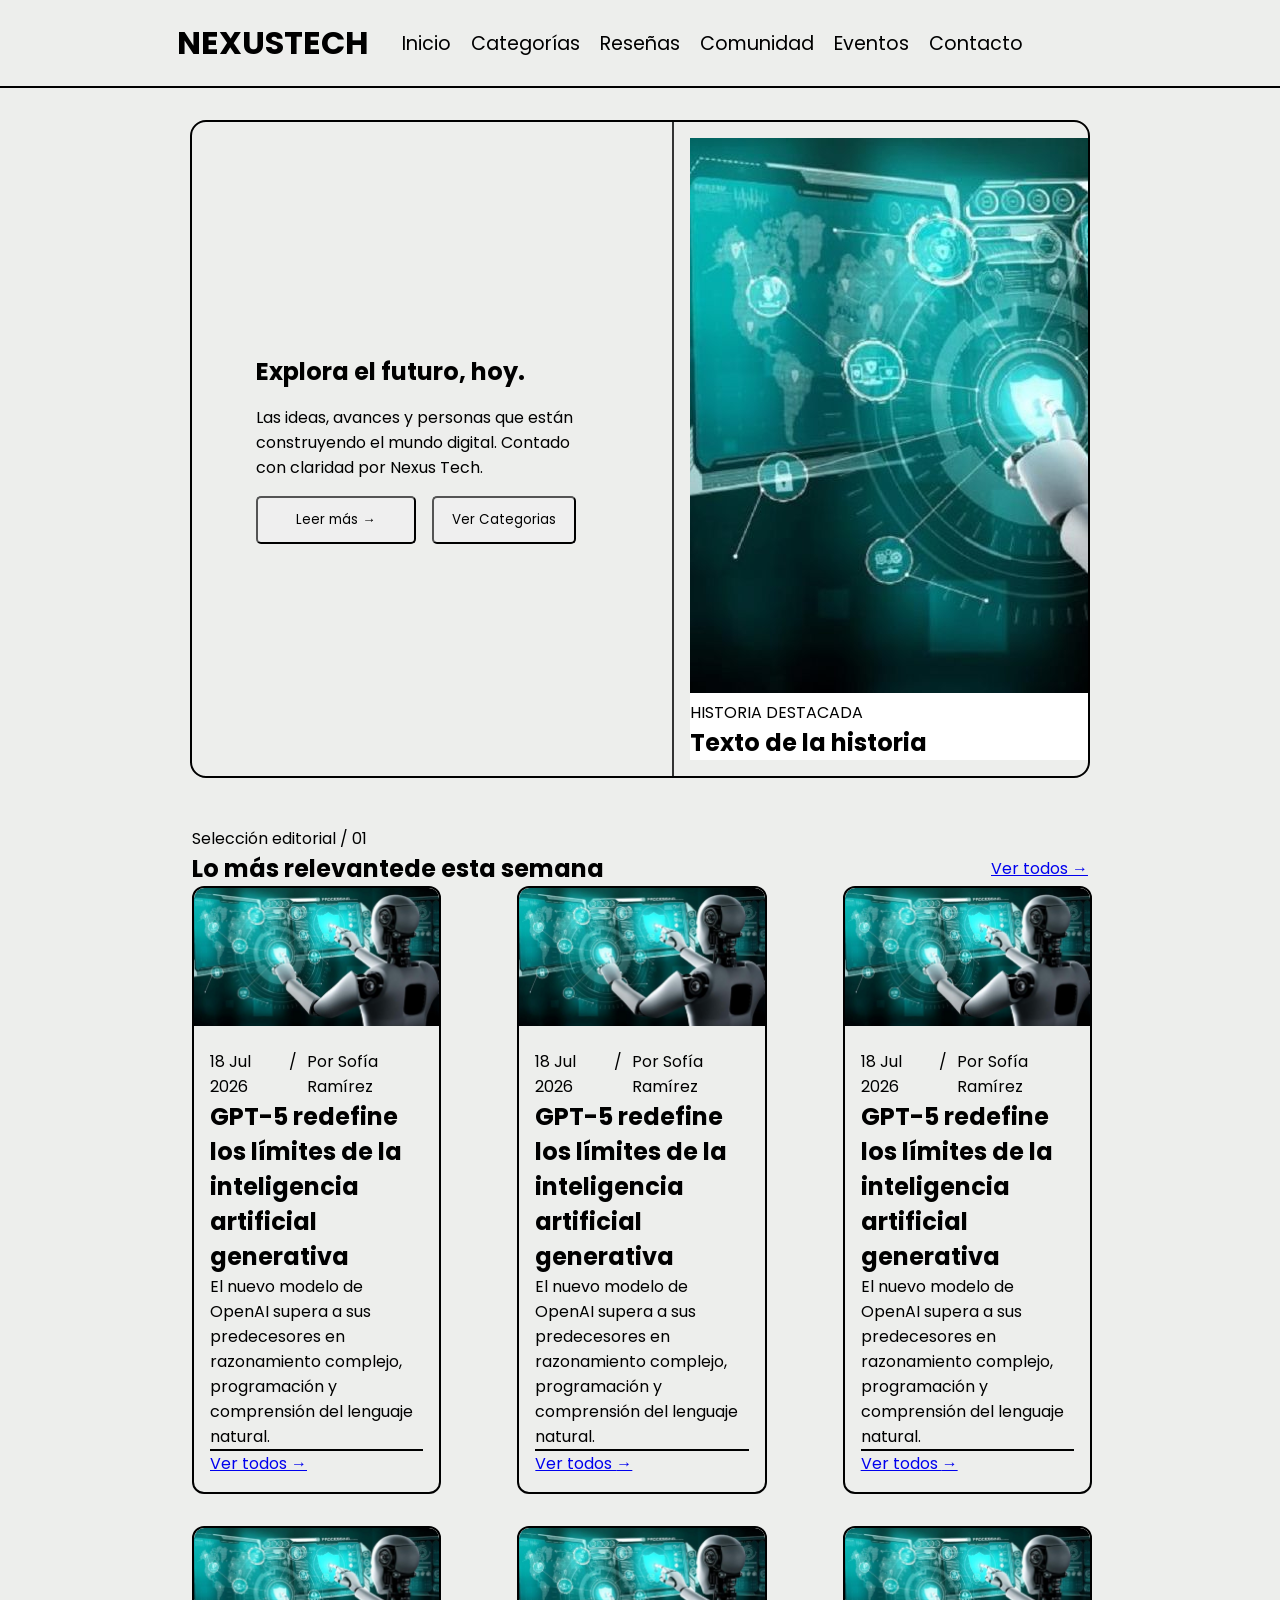
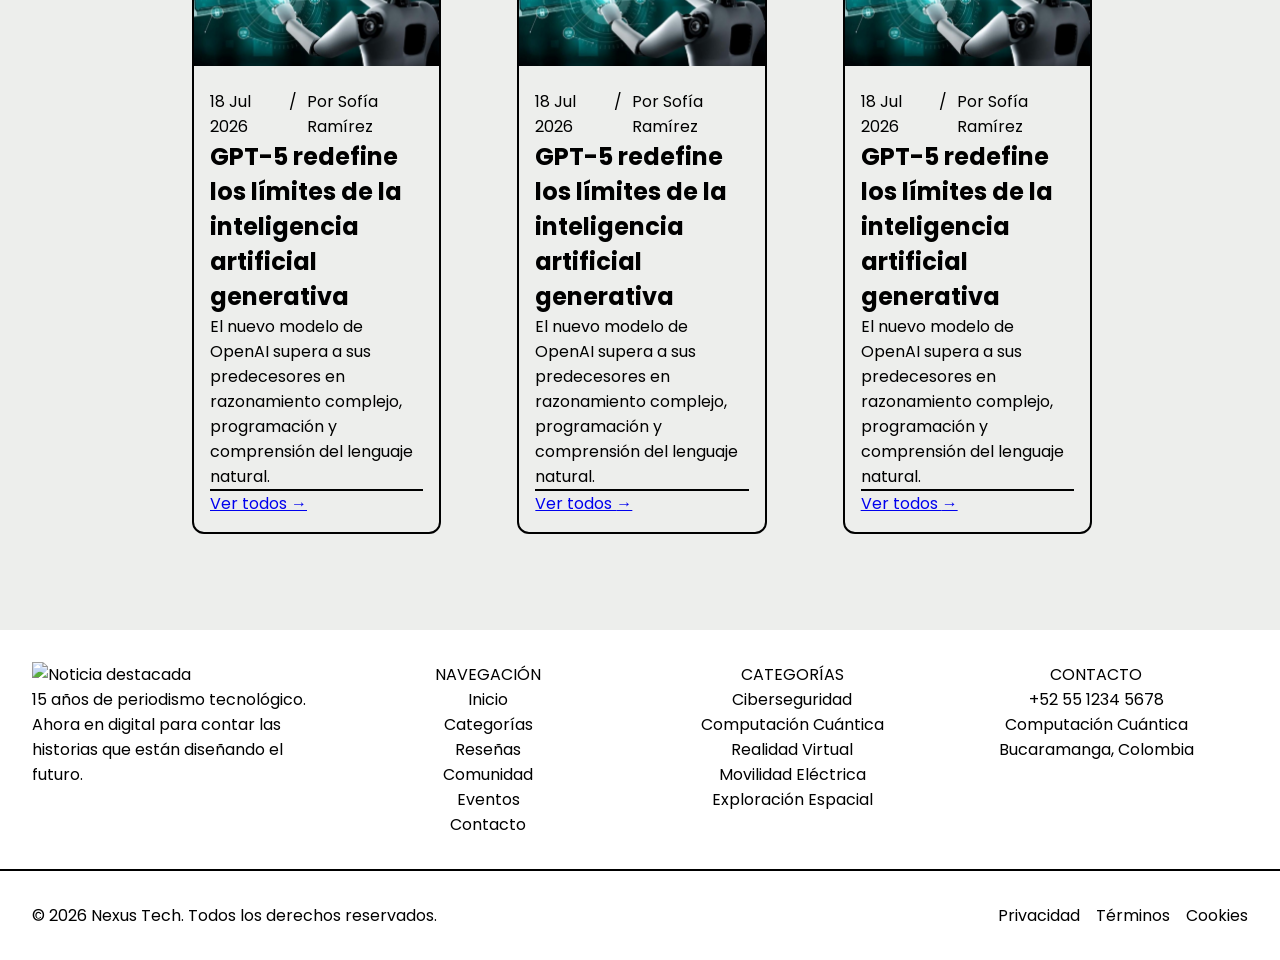
==== index.html @ cb9d6167 ":sparkles:feat(pagina-eventos): Creacion archivo html y css pagina eventos" ====
<!DOCTYPE html>
<html lang="es">

<head>
    <meta charset="UTF-8">
    <meta name="viewport" content="width=device-width, initial-scale=1.0">
    <meta name="description" content="TechBlog - Las últimas tendencias en tecnología, desarrollo y gadgets.">
    <link rel="stylesheet" href="css/main.css">
    <link rel="stylesheet" href="css/style.css">
    <title>TechBlog | Inicio</title>

</head>

<body>
    <header class="main-header">
        <div class="logo">
            <h1 class="title">NEXUSTECH</h1>
        </div>
        <nav class="navbar">
            <ul class="navbar__list">
                <li class="navbar__item">
                    <a href="../index.html" class="navbar__link navbar__link--active">Inicio</a>
                </li>
                <li class="navbar__item">
                    <a href="/pages/categorias.html" class="navbar__link">Categorías</a>
                </li>
                <li class="navbar__item">
                    <a href="/pages/resenas.html" class="navbar__link">Reseñas</a>
                </li>
                <li class="navbar__item">
                    <a href="/pages/comunidad.html" class="navbar__link">Comunidad</a>
                </li>
                <li class="navbar__item">
                    <a href="/pages/eventos.html" class="navbar__link">Eventos</a>
                </li>
                <li class="navbar__item">
                    <a href="contacto.html" class="navbar__link">Contacto</a>
                </li>
            </ul>
        </nav>
    </header>
    <main>
        <!-------- Seccion del baner --------->
        <section>
            <div class="banner">
                <div class="banner__firstSection">
                    <h1>Explora el futuro, hoy.</h1>
                    <p>Las ideas, avances y personas que están construyendo el mundo digital. Contado con claridad por Nexus Tech.</p>
                    <div class="banner__buttons">
                        <button class="button_uno">Leer más →</button>
                        <button class="button_dos">Ver Categorias</button>
                    </div>
                </div>
                <div class="banner__secondSection">
                    <div class="secondSection_card">
                        <picture>
                            <img src="/assets/img/tecnologia.jpg" alt="Noticia destacada" class="secondSection__img">
                        </picture>
                        <p>HISTORIA DESTACADA</p>
                        <h1>Texto de la historia</h1>
                    </div>
                </div>
            </div>
        </section>
        <!-------- Seccion del baner --------->
        <section>
            <div class="articles-section">
                <div class="section-header">
                    <p>Selección editorial / 01</p>
                    <div class="section-header__title-group">
                        <h1 class="section-header__title">Lo más relevante<span class="section-header__title--light">de esta semana</span></h1>
                        <a href="pages/categorias.html" class="section-header__link">
                            Ver todos <span class="section-header__arrow">→</span>
                        </a>
                    </div>
                </div>
                <div class="grid-cards">
                    <div class="grid-cards__card">
                        <picture>
                            <img src="/assets/img/tecnologia.jpg" alt="Noticia destacada" class="grid-cards__img">
                        </picture>
                        <div class="grid-cards__info">
                            <div class="grid-cards__header">
                                <p class="grid-cards__fecha">18 Jul 2026</p>
                                <span>/</span>
                                <p class="grid-cards__autor">Por <span class="grid-cards__autor--light">Sofía Ramírez</span></p>
                            </div>
                            <h1 class="grid-cards__title">GPT-5 redefine los límites de la inteligencia artificial generativa</h1>
                            <p class="grid-cards_description">El nuevo modelo de OpenAI supera a sus predecesores en razonamiento complejo, programación y comprensión del lenguaje natural.</p>
                            <a href="pages/categorias.html" class="grid-cards__link">
                                Ver todos <span class="section-header__arrow">→</span>
                            </a>
                        </div>
                    </div>
                    <div class="grid-cards__card">
                        <picture>
                            <img src="/assets/img/tecnologia.jpg" alt="Noticia destacada" class="grid-cards__img">
                        </picture>
                        <div class="grid-cards__info">
                            <div class="grid-cards__header">
                                <p class="grid-cards__fecha">18 Jul 2026</p>
                                <span>/</span>
                                <p class="grid-cards__autor">Por <span class="grid-cards__autor--light">Sofía Ramírez</span></p>
                            </div>
                            <h1 class="grid-cards__title">GPT-5 redefine los límites de la inteligencia artificial generativa</h1>
                            <p class="grid-cards_description">El nuevo modelo de OpenAI supera a sus predecesores en razonamiento complejo, programación y comprensión del lenguaje natural.</p>
                            <a href="pages/categorias.html" class="grid-cards__link">
                                Ver todos <span class="section-header__arrow">→</span>
                            </a>
                        </div>
                    </div>
                    <div class="grid-cards__card">
                        <picture>
                            <img src="/assets/img/tecnologia.jpg" alt="Noticia destacada" class="grid-cards__img">
                        </picture>
                        <div class="grid-cards__info">
                            <div class="grid-cards__header">
                                <p class="grid-cards__fecha">18 Jul 2026</p>
                                <span>/</span>
                                <p class="grid-cards__autor">Por <span class="grid-cards__autor--light">Sofía Ramírez</span></p>
                            </div>
                            <h1 class="grid-cards__title">GPT-5 redefine los límites de la inteligencia artificial generativa</h1>
                            <p class="grid-cards_description">El nuevo modelo de OpenAI supera a sus predecesores en razonamiento complejo, programación y comprensión del lenguaje natural.</p>
                            <a href="pages/categorias.html" class="grid-cards__link">
                                Ver todos <span class="section-header__arrow">→</span>
                            </a>
                        </div>
                    </div>
                    <div class="grid-cards__card">
                        <picture>
                            <img src="/assets/img/tecnologia.jpg" alt="Noticia destacada" class="grid-cards__img">
                        </picture>
                        <div class="grid-cards__info">
                            <div class="grid-cards__header">
                                <p class="grid-cards__fecha">18 Jul 2026</p>
                                <span>/</span>
                                <p class="grid-cards__autor">Por <span class="grid-cards__autor--light">Sofía Ramírez</span></p>
                            </div>
                            <h1 class="grid-cards__title">GPT-5 redefine los límites de la inteligencia artificial generativa</h1>
                            <p class="grid-cards_description">El nuevo modelo de OpenAI supera a sus predecesores en razonamiento complejo, programación y comprensión del lenguaje natural.</p>
                            <a href="pages/categorias.html" class="grid-cards__link">
                                Ver todos <span class="section-header__arrow">→</span>
                            </a>
                        </div>
                    </div>
                    <div class="grid-cards__card">
                        <picture>
                            <img src="/assets/img/tecnologia.jpg" alt="Noticia destacada" class="grid-cards__img">
                        </picture>
                        <div class="grid-cards__info">
                            <div class="grid-cards__header">
                                <p class="grid-cards__fecha">18 Jul 2026</p>
                                <span>/</span>
                                <p class="grid-cards__autor">Por <span class="grid-cards__autor--light">Sofía Ramírez</span></p>
                            </div>
                            <h1 class="grid-cards__title">GPT-5 redefine los límites de la inteligencia artificial generativa</h1>
                            <p class="grid-cards_description">El nuevo modelo de OpenAI supera a sus predecesores en razonamiento complejo, programación y comprensión del lenguaje natural.</p>
                            <a href="pages/categorias.html" class="grid-cards__link">
                                Ver todos <span class="section-header__arrow">→</span>
                            </a>
                        </div>
                    </div>
                    <div class="grid-cards__card">
                        <picture>
                            <img src="/assets/img/tecnologia.jpg" alt="Noticia destacada" class="grid-cards__img">
                        </picture>
                        <div class="grid-cards__info">
                            <div class="grid-cards__header">
                                <p class="grid-cards__fecha">18 Jul 2026</p>
                                <span>/</span>
                                <p class="grid-cards__autor">Por <span class="grid-cards__autor--light">Sofía Ramírez</span></p>
                            </div>
                            <h1 class="grid-cards__title">GPT-5 redefine los límites de la inteligencia artificial generativa</h1>
                            <p class="grid-cards_description">El nuevo modelo de OpenAI supera a sus predecesores en razonamiento complejo, programación y comprensión del lenguaje natural.</p>
                            <a href="pages/categorias.html" class="grid-cards__link">
                                Ver todos <span class="section-header__arrow">→</span>
                            </a>
                        </div>
                    </div>
                </div>
            </div>
        </section>
    </main>
    <footer>
        <div class="footer-grid">
            <div class="footer-grid__section-one">
                <picture>
                    <img src="/assets/img/" alt="Noticia destacada" class="section-one__img">
                </picture>
                <p>15 años de periodismo tecnológico. Ahora en digital para contar las historias que están diseñando el futuro.</p>
            </div>
            <div class="footer-grid__section-list">
                <p class="section-two__light">NAVEGACIÓN</p>
                <p>Inicio</p>
                <p>Categorías</p>
                <p>Reseñas</p>
                <p>Comunidad</p>
                <p>Eventos</p>
                <p>Contacto</p>
            </div>
            <div class="footer-grid__section-list">
                <p section-three__light>CATEGORÍAS</p>
                <p>Ciberseguridad</p>
                <p>Computación Cuántica</p>
                <p>Realidad Virtual</p>
                <p>Movilidad Eléctrica</p>
                <p>Exploración Espacial</p>
            </div>
            <div class="footer-grid__section-list">
                <p section-four__light>CONTACTO</p>
                <p>+52 55 1234 5678</p>
                <p>Computación Cuántica</p>
                <p>Bucaramanga, Colombia</p>
            </div>
        </div>
        <div class="footer-bottom">
            <p>© 2026 Nexus Tech. Todos los derechos reservados.</p>
            <div class="footer-bottom__info">
                <p>Privacidad</p>
                <p>Términos</p>
                <p>Cookies</p>
            </div>
        </div>
    </footer>

</body>

</html>
---- css/main.css ----
@import url('https://fonts.googleapis.com/css2?family=Lora:ital,wght@0,400..700;1,400..700&family=Poppins:wght@400;900&display=swap');

:root{
    --primary-color: #edeeec;
    --secundary-color: #6ea8dc;
}

*{
    padding: 0;
    margin: 0;
    font-family: "Poppins", sans-serif;
}

body{
    background-color: var(--primary-color);
}
---- css/style.css ----
/*----------HEADER-----------*/

.main-header{
    display: flex;
    justify-content: space-around;
    padding: 1.2rem 15rem 1.2rem 10rem;
    border-bottom: 2px solid black;
    align-items: center;
}

.navbar__list{
    display: flex;
    gap: 20px;
}

ul {
  list-style: none; 
  padding: 0;       
  margin: 0;        
}

.navbar__item a{
    font-size: 1.2rem;
    font-weight: 400;
    text-decoration: none;
    color: black;
}

/*----------BANNER-----------*/

.banner {
    display: flex;
    justify-content: space-between;
    align-items: stretch; 
    width: 70vw;
    height: auto;
    border: 2px solid black;
    border-radius: 1rem;
    margin: 2rem auto 0; 
    overflow: hidden;
    padding: 0; 
}


.banner__firstSection {
    display: flex;
    flex-direction: column;
    justify-content: center; 
    width: 60%;
    gap: 1rem;
    border-right: 2px solid var(--color-border, #333);   
    padding: 4rem 6rem 4rem 4rem
}

.banner__buttons{
    display: flex;
    gap: 1rem;
}

.banner__buttons .button_uno{
    width: 10rem;
    height: 3rem;
    border-radius: 5px;
}

.banner__buttons .button_dos{
    width: 9rem;
    height: 3rem;
    border-radius: 5px;
}

.banner__secondSection {
    width: 50%;
    display: flex;
    flex-direction: column;
    justify-content: center;
    padding: 1rem 1rem 1rem 1rem;
}

.secondSection_card{
    width: 100%;                  
    height: 100%;
    background-color: white;
}

/*----------ARTICLES SECTION-----------*/

.articles-section{
    display: flex;
    margin: auto;
    margin-top: 3rem;
    width: 70vw;
    flex-direction: column;
    justify-content: center;
}

.section-header{
    justify-content: center;
}

.section-header__title-group{
    display: flex;
    align-items: center;
    justify-content: space-between;
}

/*----------CARDS----------*/

.grid-cards{
    display: grid;
    grid-template-columns: repeat(3, 1fr);
    grid-template-rows: repeat(2,1fr);
    row-gap: 2rem;
    column-gap: 5rem;
    
}

.grid-cards__card{
    width: 100%;
    height: auto;
    border: 2px solid black;
    border-radius: 12px;
    overflow: hidden;
}

.grid-cards__img{
    width: 100%;
    border-radius: 10px 10px 0 0;
    overflow: hidden;
}

.grid-cards__info{
    padding: 1rem;
}

.grid-cards__header{
    display: flex;
    gap: 10px
}

.grid-cards_description{
    border-bottom: 2px solid black;
}

footer{
    background-color: white;
    margin: auto;
    margin-top: 6rem;
}

.footer-grid{
    display: grid;
    grid-template-columns: repeat(4, 1fr);
    padding: 2rem;
    border-bottom: 2px solid black;
}

.footer-grid__section-list{
    display: flex;
    flex-direction: column;
    text-align: center;
}

.footer-bottom{
    display: flex;
    justify-content: space-between;
    padding: 2rem;
}

.footer-bottom p{
    width: 40%;
}

.footer-bottom__info{
    display: flex;
    gap: 1rem;
}
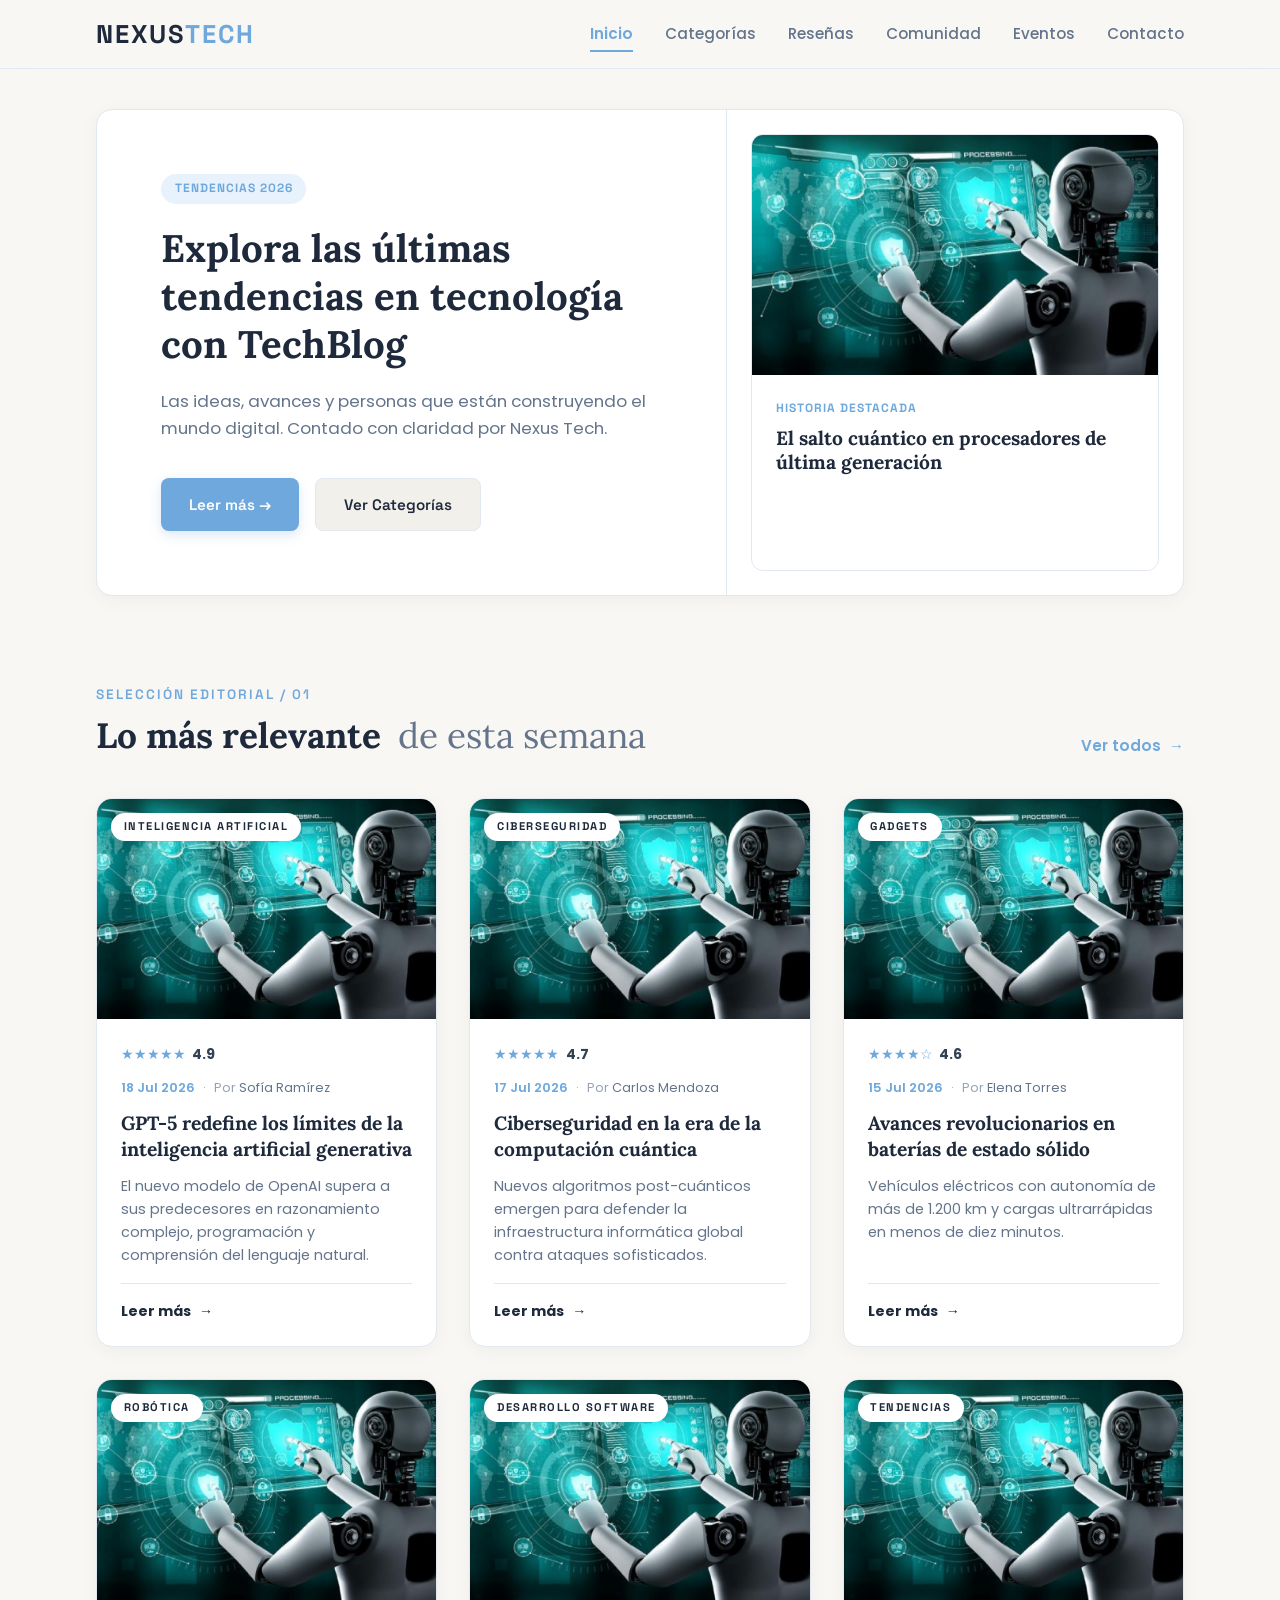
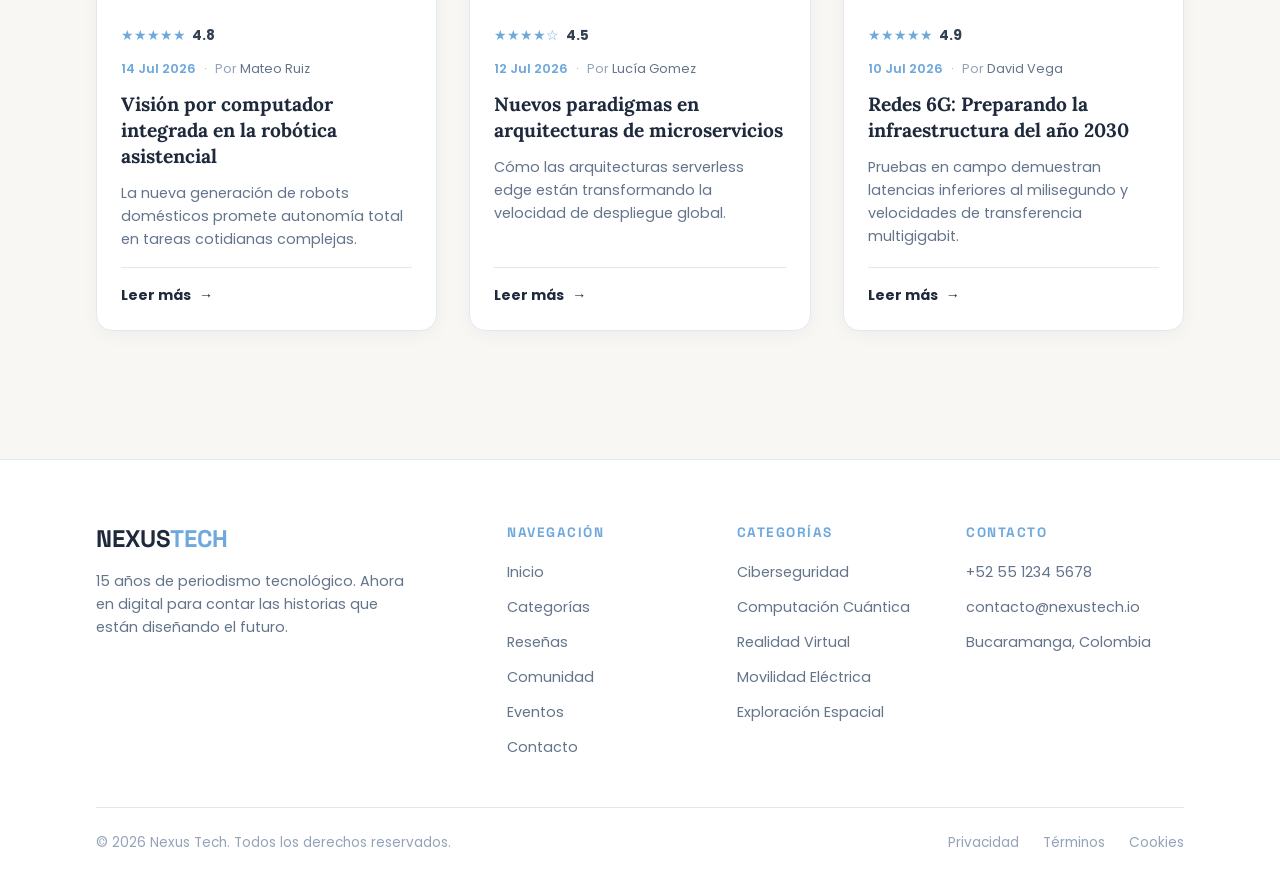
==== commit a3983485: ":lipstick:feat(pagina-inicio): se modifico el estilo css y maquetado html de inicio" ====
--- a/index.html
+++ b/index.html
@@ -7,222 +7,278 @@
     <meta name="description" content="TechBlog - Las últimas tendencias en tecnología, desarrollo y gadgets.">
     <link rel="stylesheet" href="css/main.css">
     <link rel="stylesheet" href="css/style.css">
-    <title>TechBlog | Inicio</title>
-
+    <title>Nexus Tech | Inicio</title>
 </head>
 
 <body>
     <header class="main-header">
-        <div class="logo">
-            <h1 class="title">NEXUSTECH</h1>
+        <div class="main-header__container">
+            <div class="logo">
+                <a href="index.html" class="logo__link">
+                    <h1 class="logo__title">NEXUS<span class="logo__title--accent">TECH</span></h1>
+                </a>
+            </div>
+            
+            <input type="checkbox" id="menu-toggle" class="main-header__checkbox">
+            <label for="menu-toggle" class="main-header__toggle" aria-label="Abrir menú">
+                <span></span>
+                <span></span>
+                <span></span>
+            </label>
+
+            <nav class="navbar">
+                <ul class="navbar__list">
+                    <li class="navbar__item">
+                        <a href="index.html" class="navbar__link navbar__link--active">Inicio</a>
+                    </li>
+                    <li class="navbar__item">
+                        <a href="pages/categorias.html" class="navbar__link">Categorías</a>
+                    </li>
+                    <li class="navbar__item">
+                        <a href="pages/resenas.html" class="navbar__link">Reseñas</a>
+                    </li>
+                    <li class="navbar__item">
+                        <a href="pages/comunidad.html" class="navbar__link">Comunidad</a>
+                    </li>
+                    <li class="navbar__item">
+                        <a href="pages/eventos.html" class="navbar__link">Eventos</a>
+                    </li>
+                    <li class="navbar__item">
+                        <a href="pages/contacto.html" class="navbar__link">Contacto</a>
+                    </li>
+                </ul>
+            </nav>
         </div>
-        <nav class="navbar">
-            <ul class="navbar__list">
-                <li class="navbar__item">
-                    <a href="../index.html" class="navbar__link navbar__link--active">Inicio</a>
-                </li>
-                <li class="navbar__item">
-                    <a href="/pages/categorias.html" class="navbar__link">Categorías</a>
-                </li>
-                <li class="navbar__item">
-                    <a href="/pages/resenas.html" class="navbar__link">Reseñas</a>
-                </li>
-                <li class="navbar__item">
-                    <a href="/pages/comunidad.html" class="navbar__link">Comunidad</a>
-                </li>
-                <li class="navbar__item">
-                    <a href="/pages/eventos.html" class="navbar__link">Eventos</a>
-                </li>
-                <li class="navbar__item">
-                    <a href="contacto.html" class="navbar__link">Contacto</a>
-                </li>
-            </ul>
-        </nav>
     </header>
+
     <main>
-        <!-------- Seccion del baner --------->
-        <section>
+        <!-------- Seccion del banner --------->
+        <section class="hero-section">
             <div class="banner">
                 <div class="banner__firstSection">
-                    <h1>Explora el futuro, hoy.</h1>
-                    <p>Las ideas, avances y personas que están construyendo el mundo digital. Contado con claridad por Nexus Tech.</p>
+                    <span class="banner__badge">TENDENCIAS 2026</span>
+                    <h1 class="banner__title">Explora las últimas tendencias en tecnología con TechBlog</h1>
+                    <p class="banner__description">Las ideas, avances y personas que están construyendo el mundo digital. Contado con claridad por Nexus Tech.</p>
                     <div class="banner__buttons">
-                        <button class="button_uno">Leer más →</button>
-                        <button class="button_dos">Ver Categorias</button>
+                        <a href="pages/categorias.html" class="banner__btn banner__btn--primary">Leer más →</a>
+                        <a href="pages/categorias.html" class="banner__btn banner__btn--secondary">Ver Categorías</a>
                     </div>
                 </div>
                 <div class="banner__secondSection">
                     <div class="secondSection_card">
                         <picture>
-                            <img src="/assets/img/tecnologia.jpg" alt="Noticia destacada" class="secondSection__img">
-                        </picture>
-                        <p>HISTORIA DESTACADA</p>
-                        <h1>Texto de la historia</h1>
+                            <img src="assets/img/tecnologia.jpg" alt="Noticia destacada" class="secondSection__img">
+                        </picture>
+                        <div class="secondSection__content">
+                            <span class="secondSection__tag">HISTORIA DESTACADA</span>
+                            <h2 class="secondSection__title">El salto cuántico en procesadores de última generación</h2>
+                        </div>
                     </div>
                 </div>
             </div>
         </section>
-        <!-------- Seccion del baner --------->
-        <section>
+
+        <!-------- Seccion de articulos destacados --------->
+        <section class="featured-section">
             <div class="articles-section">
                 <div class="section-header">
-                    <p>Selección editorial / 01</p>
+                    <p class="section-header__subtitle">Selección editorial / 01</p>
                     <div class="section-header__title-group">
-                        <h1 class="section-header__title">Lo más relevante<span class="section-header__title--light">de esta semana</span></h1>
+                        <h2 class="section-header__title">Lo más relevante <span class="section-header__title--light">de esta semana</span></h2>
                         <a href="pages/categorias.html" class="section-header__link">
                             Ver todos <span class="section-header__arrow">→</span>
                         </a>
                     </div>
                 </div>
+                
                 <div class="grid-cards">
-                    <div class="grid-cards__card">
-                        <picture>
-                            <img src="/assets/img/tecnologia.jpg" alt="Noticia destacada" class="grid-cards__img">
-                        </picture>
-                        <div class="grid-cards__info">
+                    <!-- Tarjeta 1 -->
+                    <article class="grid-cards__card">
+                        <picture class="grid-cards__picture">
+                            <span class="grid-cards__badge">Inteligencia Artificial</span>
+                            <img src="assets/img/tecnologia.jpg" alt="Noticia destacada" class="grid-cards__img">
+                        </picture>
+                        <div class="grid-cards__info">
+                            <div class="rating-bar">
+                                <span class="rating-bar__stars">★★★★★</span>
+                                <span class="rating-bar__score">4.9</span>
+                            </div>
                             <div class="grid-cards__header">
                                 <p class="grid-cards__fecha">18 Jul 2026</p>
-                                <span>/</span>
+                                <span class="grid-cards__divider">·</span>
                                 <p class="grid-cards__autor">Por <span class="grid-cards__autor--light">Sofía Ramírez</span></p>
                             </div>
-                            <h1 class="grid-cards__title">GPT-5 redefine los límites de la inteligencia artificial generativa</h1>
+                            <h3 class="grid-cards__title">GPT-5 redefine los límites de la inteligencia artificial generativa</h3>
                             <p class="grid-cards_description">El nuevo modelo de OpenAI supera a sus predecesores en razonamiento complejo, programación y comprensión del lenguaje natural.</p>
                             <a href="pages/categorias.html" class="grid-cards__link">
-                                Ver todos <span class="section-header__arrow">→</span>
-                            </a>
-                        </div>
-                    </div>
-                    <div class="grid-cards__card">
-                        <picture>
-                            <img src="/assets/img/tecnologia.jpg" alt="Noticia destacada" class="grid-cards__img">
-                        </picture>
-                        <div class="grid-cards__info">
-                            <div class="grid-cards__header">
-                                <p class="grid-cards__fecha">18 Jul 2026</p>
-                                <span>/</span>
-                                <p class="grid-cards__autor">Por <span class="grid-cards__autor--light">Sofía Ramírez</span></p>
-                            </div>
-                            <h1 class="grid-cards__title">GPT-5 redefine los límites de la inteligencia artificial generativa</h1>
-                            <p class="grid-cards_description">El nuevo modelo de OpenAI supera a sus predecesores en razonamiento complejo, programación y comprensión del lenguaje natural.</p>
-                            <a href="pages/categorias.html" class="grid-cards__link">
-                                Ver todos <span class="section-header__arrow">→</span>
-                            </a>
-                        </div>
-                    </div>
-                    <div class="grid-cards__card">
-                        <picture>
-                            <img src="/assets/img/tecnologia.jpg" alt="Noticia destacada" class="grid-cards__img">
-                        </picture>
-                        <div class="grid-cards__info">
-                            <div class="grid-cards__header">
-                                <p class="grid-cards__fecha">18 Jul 2026</p>
-                                <span>/</span>
-                                <p class="grid-cards__autor">Por <span class="grid-cards__autor--light">Sofía Ramírez</span></p>
-                            </div>
-                            <h1 class="grid-cards__title">GPT-5 redefine los límites de la inteligencia artificial generativa</h1>
-                            <p class="grid-cards_description">El nuevo modelo de OpenAI supera a sus predecesores en razonamiento complejo, programación y comprensión del lenguaje natural.</p>
-                            <a href="pages/categorias.html" class="grid-cards__link">
-                                Ver todos <span class="section-header__arrow">→</span>
-                            </a>
-                        </div>
-                    </div>
-                    <div class="grid-cards__card">
-                        <picture>
-                            <img src="/assets/img/tecnologia.jpg" alt="Noticia destacada" class="grid-cards__img">
-                        </picture>
-                        <div class="grid-cards__info">
-                            <div class="grid-cards__header">
-                                <p class="grid-cards__fecha">18 Jul 2026</p>
-                                <span>/</span>
-                                <p class="grid-cards__autor">Por <span class="grid-cards__autor--light">Sofía Ramírez</span></p>
-                            </div>
-                            <h1 class="grid-cards__title">GPT-5 redefine los límites de la inteligencia artificial generativa</h1>
-                            <p class="grid-cards_description">El nuevo modelo de OpenAI supera a sus predecesores en razonamiento complejo, programación y comprensión del lenguaje natural.</p>
-                            <a href="pages/categorias.html" class="grid-cards__link">
-                                Ver todos <span class="section-header__arrow">→</span>
-                            </a>
-                        </div>
-                    </div>
-                    <div class="grid-cards__card">
-                        <picture>
-                            <img src="/assets/img/tecnologia.jpg" alt="Noticia destacada" class="grid-cards__img">
-                        </picture>
-                        <div class="grid-cards__info">
-                            <div class="grid-cards__header">
-                                <p class="grid-cards__fecha">18 Jul 2026</p>
-                                <span>/</span>
-                                <p class="grid-cards__autor">Por <span class="grid-cards__autor--light">Sofía Ramírez</span></p>
-                            </div>
-                            <h1 class="grid-cards__title">GPT-5 redefine los límites de la inteligencia artificial generativa</h1>
-                            <p class="grid-cards_description">El nuevo modelo de OpenAI supera a sus predecesores en razonamiento complejo, programación y comprensión del lenguaje natural.</p>
-                            <a href="pages/categorias.html" class="grid-cards__link">
-                                Ver todos <span class="section-header__arrow">→</span>
-                            </a>
-                        </div>
-                    </div>
-                    <div class="grid-cards__card">
-                        <picture>
-                            <img src="/assets/img/tecnologia.jpg" alt="Noticia destacada" class="grid-cards__img">
-                        </picture>
-                        <div class="grid-cards__info">
-                            <div class="grid-cards__header">
-                                <p class="grid-cards__fecha">18 Jul 2026</p>
-                                <span>/</span>
-                                <p class="grid-cards__autor">Por <span class="grid-cards__autor--light">Sofía Ramírez</span></p>
-                            </div>
-                            <h1 class="grid-cards__title">GPT-5 redefine los límites de la inteligencia artificial generativa</h1>
-                            <p class="grid-cards_description">El nuevo modelo de OpenAI supera a sus predecesores en razonamiento complejo, programación y comprensión del lenguaje natural.</p>
-                            <a href="pages/categorias.html" class="grid-cards__link">
-                                Ver todos <span class="section-header__arrow">→</span>
-                            </a>
-                        </div>
-                    </div>
+                                Leer más <span class="section-header__arrow">→</span>
+                            </a>
+                        </div>
+                    </article>
+
+                    <!-- Tarjeta 2 -->
+                    <article class="grid-cards__card">
+                        <picture class="grid-cards__picture">
+                            <span class="grid-cards__badge">Ciberseguridad</span>
+                            <img src="assets/img/tecnologia.jpg" alt="Noticia destacada" class="grid-cards__img">
+                        </picture>
+                        <div class="grid-cards__info">
+                            <div class="rating-bar">
+                                <span class="rating-bar__stars">★★★★★</span>
+                                <span class="rating-bar__score">4.7</span>
+                            </div>
+                            <div class="grid-cards__header">
+                                <p class="grid-cards__fecha">17 Jul 2026</p>
+                                <span class="grid-cards__divider">·</span>
+                                <p class="grid-cards__autor">Por <span class="grid-cards__autor--light">Carlos Mendoza</span></p>
+                            </div>
+                            <h3 class="grid-cards__title">Ciberseguridad en la era de la computación cuántica</h3>
+                            <p class="grid-cards_description">Nuevos algoritmos post-cuánticos emergen para defender la infraestructura informática global contra ataques sofisticados.</p>
+                            <a href="pages/categorias.html" class="grid-cards__link">
+                                Leer más <span class="section-header__arrow">→</span>
+                            </a>
+                        </div>
+                    </article>
+
+                    <!-- Tarjeta 3 -->
+                    <article class="grid-cards__card">
+                        <picture class="grid-cards__picture">
+                            <span class="grid-cards__badge">Gadgets</span>
+                            <img src="assets/img/tecnologia.jpg" alt="Noticia destacada" class="grid-cards__img">
+                        </picture>
+                        <div class="grid-cards__info">
+                            <div class="rating-bar">
+                                <span class="rating-bar__stars">★★★★☆</span>
+                                <span class="rating-bar__score">4.6</span>
+                            </div>
+                            <div class="grid-cards__header">
+                                <p class="grid-cards__fecha">15 Jul 2026</p>
+                                <span class="grid-cards__divider">·</span>
+                                <p class="grid-cards__autor">Por <span class="grid-cards__autor--light">Elena Torres</span></p>
+                            </div>
+                            <h3 class="grid-cards__title">Avances revolucionarios en baterías de estado sólido</h3>
+                            <p class="grid-cards_description">Vehículos eléctricos con autonomía de más de 1.200 km y cargas ultrarrápidas en menos de diez minutos.</p>
+                            <a href="pages/categorias.html" class="grid-cards__link">
+                                Leer más <span class="section-header__arrow">→</span>
+                            </a>
+                        </div>
+                    </article>
+
+                    <!-- Tarjeta 4 -->
+                    <article class="grid-cards__card">
+                        <picture class="grid-cards__picture">
+                            <span class="grid-cards__badge">Robótica</span>
+                            <img src="assets/img/tecnologia.jpg" alt="Noticia destacada" class="grid-cards__img">
+                        </picture>
+                        <div class="grid-cards__info">
+                            <div class="rating-bar">
+                                <span class="rating-bar__stars">★★★★★</span>
+                                <span class="rating-bar__score">4.8</span>
+                            </div>
+                            <div class="grid-cards__header">
+                                <p class="grid-cards__fecha">14 Jul 2026</p>
+                                <span class="grid-cards__divider">·</span>
+                                <p class="grid-cards__autor">Por <span class="grid-cards__autor--light">Mateo Ruiz</span></p>
+                            </div>
+                            <h3 class="grid-cards__title">Visión por computador integrada en la robótica asistencial</h3>
+                            <p class="grid-cards_description">La nueva generación de robots domésticos promete autonomía total en tareas cotidianas complejas.</p>
+                            <a href="pages/categorias.html" class="grid-cards__link">
+                                Leer más <span class="section-header__arrow">→</span>
+                            </a>
+                        </div>
+                    </article>
+
+                    <!-- Tarjeta 5 -->
+                    <article class="grid-cards__card">
+                        <picture class="grid-cards__picture">
+                            <span class="grid-cards__badge">Desarrollo Software</span>
+                            <img src="assets/img/tecnologia.jpg" alt="Noticia destacada" class="grid-cards__img">
+                        </picture>
+                        <div class="grid-cards__info">
+                            <div class="rating-bar">
+                                <span class="rating-bar__stars">★★★★☆</span>
+                                <span class="rating-bar__score">4.5</span>
+                            </div>
+                            <div class="grid-cards__header">
+                                <p class="grid-cards__fecha">12 Jul 2026</p>
+                                <span class="grid-cards__divider">·</span>
+                                <p class="grid-cards__autor">Por <span class="grid-cards__autor--light">Lucía Gomez</span></p>
+                            </div>
+                            <h3 class="grid-cards__title">Nuevos paradigmas en arquitecturas de microservicios</h3>
+                            <p class="grid-cards_description">Cómo las arquitecturas serverless edge están transformando la velocidad de despliegue global.</p>
+                            <a href="pages/categorias.html" class="grid-cards__link">
+                                Leer más <span class="section-header__arrow">→</span>
+                            </a>
+                        </div>
+                    </article>
+
+                    <!-- Tarjeta 6 -->
+                    <article class="grid-cards__card">
+                        <picture class="grid-cards__picture">
+                            <span class="grid-cards__badge">Tendencias</span>
+                            <img src="assets/img/tecnologia.jpg" alt="Noticia destacada" class="grid-cards__img">
+                        </picture>
+                        <div class="grid-cards__info">
+                            <div class="rating-bar">
+                                <span class="rating-bar__stars">★★★★★</span>
+                                <span class="rating-bar__score">4.9</span>
+                            </div>
+                            <div class="grid-cards__header">
+                                <p class="grid-cards__fecha">10 Jul 2026</p>
+                                <span class="grid-cards__divider">·</span>
+                                <p class="grid-cards__autor">Por <span class="grid-cards__autor--light">David Vega</span></p>
+                            </div>
+                            <h3 class="grid-cards__title">Redes 6G: Preparando la infraestructura del año 2030</h3>
+                            <p class="grid-cards_description">Pruebas en campo demuestran latencias inferiores al milisegundo y velocidades de transferencia multigigabit.</p>
+                            <a href="pages/categorias.html" class="grid-cards__link">
+                                Leer más <span class="section-header__arrow">→</span>
+                            </a>
+                        </div>
+                    </article>
                 </div>
             </div>
         </section>
     </main>
-    <footer>
+
+    <footer class="main-footer">
         <div class="footer-grid">
             <div class="footer-grid__section-one">
-                <picture>
-                    <img src="/assets/img/" alt="Noticia destacada" class="section-one__img">
-                </picture>
-                <p>15 años de periodismo tecnológico. Ahora en digital para contar las historias que están diseñando el futuro.</p>
+                <h2 class="footer-grid__brand">NEXUS<span class="footer-grid__brand--accent">TECH</span></h2>
+                <p class="footer-grid__description">15 años de periodismo tecnológico. Ahora en digital para contar las historias que están diseñando el futuro.</p>
             </div>
             <div class="footer-grid__section-list">
-                <p class="section-two__light">NAVEGACIÓN</p>
-                <p>Inicio</p>
-                <p>Categorías</p>
-                <p>Reseñas</p>
-                <p>Comunidad</p>
-                <p>Eventos</p>
-                <p>Contacto</p>
+                <h4 class="footer-grid__title">NAVEGACIÓN</h4>
+                <a href="index.html" class="footer-grid__link">Inicio</a>
+                <a href="pages/categorias.html" class="footer-grid__link">Categorías</a>
+                <a href="pages/resenas.html" class="footer-grid__link">Reseñas</a>
+                <a href="pages/comunidad.html" class="footer-grid__link">Comunidad</a>
+                <a href="pages/eventos.html" class="footer-grid__link">Eventos</a>
+                <a href="pages/contacto.html" class="footer-grid__link">Contacto</a>
             </div>
             <div class="footer-grid__section-list">
-                <p section-three__light>CATEGORÍAS</p>
-                <p>Ciberseguridad</p>
-                <p>Computación Cuántica</p>
-                <p>Realidad Virtual</p>
-                <p>Movilidad Eléctrica</p>
-                <p>Exploración Espacial</p>
+                <h4 class="footer-grid__title">CATEGORÍAS</h4>
+                <a href="pages/categorias.html" class="footer-grid__link">Ciberseguridad</a>
+                <a href="pages/categorias.html" class="footer-grid__link">Computación Cuántica</a>
+                <a href="pages/categorias.html" class="footer-grid__link">Realidad Virtual</a>
+                <a href="pages/categorias.html" class="footer-grid__link">Movilidad Eléctrica</a>
+                <a href="pages/categorias.html" class="footer-grid__link">Exploración Espacial</a>
             </div>
             <div class="footer-grid__section-list">
-                <p section-four__light>CONTACTO</p>
-                <p>+52 55 1234 5678</p>
-                <p>Computación Cuántica</p>
-                <p>Bucaramanga, Colombia</p>
+                <h4 class="footer-grid__title">CONTACTO</h4>
+                <p class="footer-grid__info">+52 55 1234 5678</p>
+                <p class="footer-grid__info">contacto@nexustech.io</p>
+                <p class="footer-grid__info">Bucaramanga, Colombia</p>
             </div>
         </div>
         <div class="footer-bottom">
             <p>© 2026 Nexus Tech. Todos los derechos reservados.</p>
             <div class="footer-bottom__info">
-                <p>Privacidad</p>
-                <p>Términos</p>
-                <p>Cookies</p>
+                <a href="#" class="footer-bottom__link">Privacidad</a>
+                <a href="#" class="footer-bottom__link">Términos</a>
+                <a href="#" class="footer-bottom__link">Cookies</a>
             </div>
         </div>
     </footer>
-
 </body>
 
 </html>
--- a/css/main.css
+++ b/css/main.css
@@ -1,16 +1,95 @@
-@import url('https://fonts.googleapis.com/css2?family=Lora:ital,wght@0,400..700;1,400..700&family=Poppins:wght@400;900&display=swap');
+@import url('https://fonts.googleapis.com/css2?family=Lora:ital,wght@0,400..700;1,400..700&family=Poppins:wght@300;400;500;600;700&family=Space+Grotesk:wght@400;500;600;700&display=swap');
 
-:root{
-    --primary-color: #edeeec;
-    --secundary-color: #6ea8dc;
+:root {
+    /* Color Palette - Light Pastel Tech Aesthetic */
+    --bg-page: #f8f7f4;
+    --bg-card: #ffffff;
+    --bg-card-hover: #ffffff;
+    --bg-surface: #f1f0eb;
+    --bg-input: #ffffff;
+
+    /* Accents - Soft Pastel Blue */
+    --accent-primary: #6ea8dc;
+    --accent-primary-hover: #5a96cc;
+    --accent-soft-blue: #e8f2fc;
+    --accent-blue-glow: rgba(110, 168, 220, 0.25);
+    --accent-purple: #8b5cf6;
+
+    /* Neutral Text */
+    --text-heading: #1e293b;
+    --text-primary: #334155;
+    --text-secondary: #64748b;
+    --text-muted: #94a3b8;
+
+    /* Borders & Shadow */
+    --border-color: #e2e8f0;
+    --border-subtle: #e8e6e1;
+    --glass-bg: rgba(248, 247, 244, 0.9);
+    --glass-border: rgba(0, 0, 0, 0.08);
+
+    /* Fonts */
+    --font-heading: 'Lora', Georgia, serif;
+    --font-sans: 'Space Grotesk', 'Poppins', sans-serif;
+    --font-body: 'Poppins', sans-serif;
+
+    /* Radii & Shadows */
+    --radius-sm: 8px;
+    --radius-md: 12px;
+    --radius-lg: 16px;
+    --radius-full: 9999px;
+
+    --shadow-card: 0 4px 20px -2px rgba(0, 0, 0, 0.05);
+    --shadow-hover: 0 12px 25px -4px rgba(0, 0, 0, 0.09);
+
+    /* Transitions */
+    --transition-fast: 0.2s cubic-bezier(0.4, 0, 0.2, 1);
+    --transition-normal: 0.3s cubic-bezier(0.4, 0, 0.2, 1);
 }
 
-*{
+/* CSS Reset */
+*, *::before, *::after {
+    box-sizing: border-box;
+    margin: 0;
     padding: 0;
-    margin: 0;
-    font-family: "Poppins", sans-serif;
 }
 
-body{
-    background-color: var(--primary-color);
+html {
+    scroll-behavior: smooth;
+}
+
+body {
+    background-color: var(--bg-page);
+    color: var(--text-primary);
+    font-family: var(--font-body);
+    line-height: 1.6;
+    overflow-x: hidden;
+    min-height: 100vh;
+}
+
+/* Typography elements */
+h1, h2, h3, h4, h5, h6 {
+    font-family: var(--font-heading);
+    color: var(--text-heading);
+    line-height: 1.25;
+}
+
+a {
+    color: inherit;
+    text-decoration: none;
+    transition: color var(--transition-fast);
+}
+
+img {
+    max-width: 100%;
+    height: auto;
+    display: block;
+}
+
+ul, ol {
+    list-style: none;
+}
+
+button, input, select, textarea {
+    font: inherit;
+    color: inherit;
 }
--- a/css/style.css
+++ b/css/style.css
@@ -1,178 +1,726 @@
-
-/*----------HEADER-----------*/
-
-.main-header{
-    display: flex;
-    justify-content: space-around;
-    padding: 1.2rem 15rem 1.2rem 10rem;
-    border-bottom: 2px solid black;
-    align-items: center;
-}
-
-.navbar__list{
-    display: flex;
-    gap: 20px;
-}
-
-ul {
-  list-style: none; 
-  padding: 0;       
-  margin: 0;        
-}
-
-.navbar__item a{
-    font-size: 1.2rem;
+/* ==========================================================================
+   MAIN HEADER & NAVIGATION (Pastel Light Theme)
+   ========================================================================== */
+.main-header {
+    position: sticky;
+    top: 0;
+    z-index: 100;
+    background-color: var(--glass-bg);
+    backdrop-filter: blur(12px);
+    -webkit-backdrop-filter: blur(12px);
+    border-bottom: 1px solid var(--border-color);
+    padding: 1.1rem 0;
+    transition: all var(--transition-normal);
+}
+
+.main-header__container {
+    width: 85vw;
+    max-width: 1280px;
+    margin: 0 auto;
+    display: flex;
+    justify-content: space-between;
+    align-items: center;
+}
+
+.logo__link {
+    display: inline-block;
+}
+
+.logo__title {
+    font-size: 1.6rem;
+    font-weight: 800;
+    letter-spacing: 2px;
+    color: var(--text-heading);
+    font-family: var(--font-sans);
+}
+
+.logo__title--accent {
+    color: var(--accent-primary);
+}
+
+.navbar__list {
+    display: flex;
+    align-items: center;
+    gap: 2rem;
+}
+
+.navbar__link {
+    font-size: 0.95rem;
+    font-weight: 500;
+    color: var(--text-secondary);
+    position: relative;
+    padding: 0.5rem 0;
+}
+
+.navbar__link::after {
+    content: '';
+    position: absolute;
+    bottom: 0;
+    left: 0;
+    width: 0%;
+    height: 2px;
+    background-color: var(--accent-primary);
+    transition: width var(--transition-fast);
+}
+
+.navbar__link:hover,
+.navbar__link--active {
+    color: var(--accent-primary);
+    font-weight: 600;
+}
+
+.navbar__link:hover::after,
+.navbar__link--active::after {
+    width: 100%;
+}
+
+/* Mobile Toggle Hamburger (CSS Only) */
+.main-header__checkbox {
+    display: none;
+}
+
+.main-header__toggle {
+    display: none;
+    flex-direction: column;
+    justify-content: space-between;
+    width: 28px;
+    height: 20px;
+    cursor: pointer;
+    z-index: 110;
+}
+
+.main-header__toggle span {
+    display: block;
+    height: 2px;
+    width: 100%;
+    background-color: var(--text-heading);
+    border-radius: 2px;
+    transition: transform 0.3s ease, opacity 0.3s ease;
+}
+
+/* ==========================================================================
+   GLOBAL SUBPAGE HEADERS (.header-titles)
+   ========================================================================== */
+.header-titles {
+    width: 85vw;
+    max-width: 1280px;
+    margin: 3.5rem auto 2.5rem;
+    padding-bottom: 2rem;
+    border-bottom: 1px solid var(--border-color);
+}
+
+.header-titles__subtitle {
+    font-size: 0.85rem;
+    font-weight: 600;
+    color: var(--accent-primary);
+    text-transform: uppercase;
+    letter-spacing: 2px;
+    margin-bottom: 0.5rem;
+    font-family: var(--font-sans);
+}
+
+.header-titles__title {
+    font-size: 2.5rem;
+    font-weight: 700;
+    color: var(--text-heading);
+    display: flex;
+    flex-wrap: wrap;
+    align-items: center;
+    gap: 0.5rem;
+    margin-bottom: 1rem;
+    font-family: var(--font-heading);
+}
+
+.header-titles__title-light {
+    color: var(--text-secondary);
     font-weight: 400;
-    text-decoration: none;
-    color: black;
-}
-
-/*----------BANNER-----------*/
+}
+
+.header-titles__description {
+    font-size: 1.05rem;
+    color: var(--text-secondary);
+    max-width: 720px;
+    line-height: 1.7;
+}
+
+/* Sub-heading with line divider */
+.header-second-title {
+    width: 85vw;
+    max-width: 1280px;
+    margin: 3rem auto 2rem;
+    display: flex;
+    align-items: center;
+    gap: 1.5rem;
+}
+
+.header-second-title h2 {
+    font-size: 1.8rem;
+    font-weight: 700;
+    color: var(--text-heading);
+    white-space: nowrap;
+    font-family: var(--font-heading);
+}
+
+.header-second-title::after {
+    content: '';
+    flex-grow: 1;
+    height: 1px;
+    background: var(--border-color);
+}
+
+/* ==========================================================================
+   HERO / BANNER SECTION
+   ========================================================================== */
+.hero-section {
+    padding: 2.5rem 0;
+}
 
 .banner {
-    display: flex;
-    justify-content: space-between;
-    align-items: stretch; 
-    width: 70vw;
-    height: auto;
-    border: 2px solid black;
-    border-radius: 1rem;
-    margin: 2rem auto 0; 
+    width: 85vw;
+    max-width: 1280px;
+    margin: 0 auto;
+    display: flex;
+    background: var(--bg-card);
+    border: 1px solid var(--border-color);
+    border-radius: var(--radius-lg);
     overflow: hidden;
-    padding: 0; 
-}
-
+    box-shadow: var(--shadow-card);
+}
 
 .banner__firstSection {
-    display: flex;
-    flex-direction: column;
-    justify-content: center; 
-    width: 60%;
-    gap: 1rem;
-    border-right: 2px solid var(--color-border, #333);   
-    padding: 4rem 6rem 4rem 4rem
-}
-
-.banner__buttons{
-    display: flex;
-    gap: 1rem;
-}
-
-.banner__buttons .button_uno{
-    width: 10rem;
-    height: 3rem;
-    border-radius: 5px;
-}
-
-.banner__buttons .button_dos{
-    width: 9rem;
-    height: 3rem;
-    border-radius: 5px;
-}
-
-.banner__secondSection {
-    width: 50%;
+    width: 58%;
+    padding: 4rem;
     display: flex;
     flex-direction: column;
     justify-content: center;
-    padding: 1rem 1rem 1rem 1rem;
-}
-
-.secondSection_card{
-    width: 100%;                  
+    gap: 1.25rem;
+    border-right: 1px solid var(--border-color);
+}
+
+.banner__badge {
+    align-self: flex-start;
+    padding: 0.35rem 0.85rem;
+    background: var(--accent-soft-blue);
+    color: var(--accent-primary);
+    border-radius: var(--radius-full);
+    font-size: 0.75rem;
+    font-weight: 700;
+    letter-spacing: 1px;
+    font-family: var(--font-sans);
+}
+
+.banner__title {
+    font-size: 2.4rem;
+    font-weight: 700;
+    color: var(--text-heading);
+    line-height: 1.25;
+    font-family: var(--font-heading);
+}
+
+.banner__description {
+    font-size: 1.05rem;
+    color: var(--text-secondary);
+    line-height: 1.6;
+}
+
+.banner__buttons {
+    display: flex;
+    gap: 1rem;
+    margin-top: 1rem;
+}
+
+.banner__btn {
+    display: inline-flex;
+    align-items: center;
+    justify-content: center;
+    padding: 0.85rem 1.75rem;
+    border-radius: var(--radius-sm);
+    font-size: 0.95rem;
+    font-weight: 600;
+    cursor: pointer;
+    transition: all var(--transition-normal);
+    text-align: center;
+    font-family: var(--font-sans);
+}
+
+.banner__btn--primary {
+    background-color: var(--accent-primary);
+    color: #ffffff;
+    box-shadow: 0 4px 12px var(--accent-blue-glow);
+}
+
+.banner__btn--primary:hover {
+    background-color: var(--accent-primary-hover);
+    transform: translateY(-2px);
+    box-shadow: 0 6px 16px rgba(110, 168, 220, 0.4);
+    color: #ffffff;
+}
+
+.banner__btn--secondary {
+    background: var(--bg-surface);
+    color: var(--text-heading);
+    border: 1px solid var(--border-color);
+}
+
+.banner__btn--secondary:hover {
+    background: var(--border-color);
+    transform: translateY(-2px);
+}
+
+.banner__secondSection {
+    width: 42%;
+    padding: 1.5rem;
+    display: flex;
+    align-items: center;
+}
+
+.secondSection_card {
+    width: 100%;
     height: 100%;
-    background-color: white;
-}
-
-/*----------ARTICLES SECTION-----------*/
-
-.articles-section{
-    display: flex;
-    margin: auto;
-    margin-top: 3rem;
-    width: 70vw;
+    background-color: var(--bg-card);
+    border-radius: var(--radius-md);
+    overflow: hidden;
+    border: 1px solid var(--border-color);
+    display: flex;
     flex-direction: column;
-    justify-content: center;
-}
-
-.section-header{
-    justify-content: center;
-}
-
-.section-header__title-group{
-    display: flex;
-    align-items: center;
+}
+
+.secondSection__img {
+    width: 100%;
+    height: 240px;
+    object-fit: cover;
+    transition: transform var(--transition-normal);
+}
+
+.secondSection_card:hover .secondSection__img {
+    transform: scale(1.04);
+}
+
+.secondSection__content {
+    padding: 1.5rem;
+    display: flex;
+    flex-direction: column;
+    gap: 0.5rem;
+    flex-grow: 1;
+}
+
+.secondSection__tag {
+    font-size: 0.75rem;
+    font-weight: 700;
+    color: var(--accent-primary);
+    letter-spacing: 1px;
+    font-family: var(--font-sans);
+}
+
+.secondSection__title {
+    font-size: 1.2rem;
+    font-weight: 700;
+    color: var(--text-heading);
+    font-family: var(--font-heading);
+}
+
+/* ==========================================================================
+   FEATURED ARTICLES SECTION & CARDS GRID (Light Pastel Theme)
+   ========================================================================== */
+.featured-section {
+    padding: 3rem 0;
+}
+
+.articles-section {
+    width: 85vw;
+    max-width: 1280px;
+    margin: 0 auto;
+}
+
+.section-header {
+    margin-bottom: 2.5rem;
+}
+
+.section-header__subtitle {
+    font-size: 0.85rem;
+    font-weight: 600;
+    color: var(--accent-primary);
+    text-transform: uppercase;
+    letter-spacing: 2px;
+    font-family: var(--font-sans);
+}
+
+.section-header__title-group {
+    display: flex;
     justify-content: space-between;
-}
-
-/*----------CARDS----------*/
-
-.grid-cards{
+    align-items: flex-end;
+    margin-top: 0.5rem;
+}
+
+.section-header__title {
+    font-size: 2.2rem;
+    font-weight: 700;
+    font-family: var(--font-heading);
+}
+
+.section-header__title--light {
+    color: var(--text-secondary);
+    font-weight: 400;
+    margin-left: 0.5rem;
+}
+
+.section-header__link {
+    display: inline-flex;
+    align-items: center;
+    gap: 0.5rem;
+    font-size: 0.95rem;
+    font-weight: 600;
+    color: var(--accent-primary);
+}
+
+.section-header__link:hover .section-header__arrow {
+    transform: translateX(5px);
+}
+
+.section-header__arrow {
+    transition: transform var(--transition-fast);
+}
+
+/* Grid Cards System (Pastel Cards matched to user image) */
+.grid-cards {
     display: grid;
     grid-template-columns: repeat(3, 1fr);
-    grid-template-rows: repeat(2,1fr);
-    row-gap: 2rem;
-    column-gap: 5rem;
-    
-}
-
-.grid-cards__card{
+    gap: 2rem;
+}
+
+.grid-cards__card {
+    background: var(--bg-card);
+    border: 1px solid var(--border-color);
+    border-radius: var(--radius-lg);
+    overflow: hidden;
+    display: flex;
+    flex-direction: column;
+    box-shadow: var(--shadow-card);
+    transition: all var(--transition-normal);
+    position: relative;
+}
+
+.grid-cards__card:hover {
+    transform: translateY(-6px);
+    box-shadow: var(--shadow-hover);
+    border-color: var(--accent-primary);
+}
+
+.grid-cards__picture {
+    position: relative;
     width: 100%;
-    height: auto;
-    border: 2px solid black;
-    border-radius: 12px;
     overflow: hidden;
 }
 
-.grid-cards__img{
+.grid-cards__img {
     width: 100%;
-    border-radius: 10px 10px 0 0;
-    overflow: hidden;
-}
-
-.grid-cards__info{
-    padding: 1rem;
-}
-
-.grid-cards__header{
-    display: flex;
-    gap: 10px
-}
-
-.grid-cards_description{
-    border-bottom: 2px solid black;
-}
-
-footer{
-    background-color: white;
-    margin: auto;
-    margin-top: 6rem;
-}
-
-.footer-grid{
+    height: 220px;
+    object-fit: cover;
+    transition: transform var(--transition-normal);
+}
+
+.grid-cards__card:hover .grid-cards__img {
+    transform: scale(1.05);
+}
+
+/* Image Badge Pills */
+.grid-cards__badge {
+    position: absolute;
+    top: 14px;
+    left: 14px;
+    background: #ffffff;
+    color: var(--text-heading);
+    font-size: 0.7rem;
+    font-weight: 700;
+    padding: 0.3rem 0.8rem;
+    border-radius: var(--radius-full);
+    text-transform: uppercase;
+    letter-spacing: 1.5px;
+    box-shadow: 0 2px 10px rgba(0, 0, 0, 0.08);
+    font-family: var(--font-sans);
+    z-index: 2;
+}
+
+.grid-cards__info {
+    padding: 1.5rem;
+    display: flex;
+    flex-direction: column;
+    flex-grow: 1;
+    gap: 0.75rem;
+}
+
+.grid-cards__header {
+    display: flex;
+    align-items: center;
+    gap: 0.5rem;
+    font-size: 0.8rem;
+    color: var(--text-muted);
+}
+
+.grid-cards__fecha {
+    color: var(--accent-primary);
+    font-weight: 600;
+}
+
+.grid-cards__autor--light {
+    color: var(--text-secondary);
+}
+
+.grid-cards__title {
+    font-size: 1.2rem;
+    font-weight: 700;
+    color: var(--text-heading);
+    line-height: 1.35;
+    font-family: var(--font-heading);
+    transition: color var(--transition-fast);
+}
+
+.grid-cards__card:hover .grid-cards__title {
+    color: var(--accent-primary);
+}
+
+.grid-cards_description {
+    font-size: 0.9rem;
+    color: var(--text-secondary);
+    line-height: 1.6;
+    padding-bottom: 1rem;
+    border-bottom: 1px solid var(--border-subtle);
+    flex-grow: 1;
+}
+
+.grid-cards__link {
+    display: inline-flex;
+    align-items: center;
+    gap: 0.5rem;
+    font-size: 0.88rem;
+    font-weight: 700;
+    color: var(--text-heading);
+    padding-top: 0.25rem;
+}
+
+.grid-cards__link:hover {
+    color: var(--accent-primary);
+}
+
+/* Star rating style in cards */
+.rating-bar {
+    display: flex;
+    align-items: center;
+    gap: 0.4rem;
+    font-size: 0.9rem;
+}
+
+.rating-bar__stars {
+    color: var(--accent-primary);
+}
+
+.rating-bar__score {
+    font-size: 0.85rem;
+    font-weight: 700;
+    color: var(--text-primary);
+}
+
+/* ==========================================================================
+   FOOTER (Pastel Light Theme)
+   ========================================================================== */
+.main-footer {
+    background-color: #ffffff;
+    border-top: 1px solid var(--border-color);
+    margin-top: 5rem;
+}
+
+.footer-grid {
+    width: 85vw;
+    max-width: 1280px;
+    margin: 0 auto;
     display: grid;
-    grid-template-columns: repeat(4, 1fr);
-    padding: 2rem;
-    border-bottom: 2px solid black;
-}
-
-.footer-grid__section-list{
+    grid-template-columns: 2fr 1fr 1fr 1.2fr;
+    gap: 3rem;
+    padding: 4rem 0 3rem;
+    border-bottom: 1px solid var(--border-subtle);
+}
+
+.footer-grid__brand {
+    font-size: 1.5rem;
+    font-weight: 800;
+    color: var(--text-heading);
+    margin-bottom: 1rem;
+    font-family: var(--font-sans);
+}
+
+.footer-grid__brand--accent {
+    color: var(--accent-primary);
+}
+
+.footer-grid__description {
+    color: var(--text-secondary);
+    font-size: 0.9rem;
+    line-height: 1.6;
+    max-width: 320px;
+}
+
+.footer-grid__section-list {
     display: flex;
     flex-direction: column;
-    text-align: center;
-}
-
-.footer-bottom{
+    gap: 0.75rem;
+}
+
+.footer-grid__title {
+    font-size: 0.85rem;
+    font-weight: 700;
+    color: var(--accent-primary);
+    letter-spacing: 1.5px;
+    margin-bottom: 0.5rem;
+    font-family: var(--font-sans);
+}
+
+.footer-grid__link {
+    font-size: 0.9rem;
+    color: var(--text-secondary);
+    transition: all var(--transition-fast);
+}
+
+.footer-grid__link:hover {
+    color: var(--accent-primary);
+    transform: translateX(4px);
+}
+
+.footer-grid__info {
+    font-size: 0.9rem;
+    color: var(--text-secondary);
+}
+
+.footer-bottom {
+    width: 85vw;
+    max-width: 1280px;
+    margin: 0 auto;
     display: flex;
     justify-content: space-between;
-    padding: 2rem;
-}
-
-.footer-bottom p{
-    width: 40%;
-}
-
-.footer-bottom__info{
-    display: flex;
-    gap: 1rem;
+    align-items: center;
+    padding: 1.5rem 0;
+    font-size: 0.85rem;
+    color: var(--text-muted);
+}
+
+.footer-bottom__info {
+    display: flex;
+    gap: 1.5rem;
+}
+
+.footer-bottom__link {
+    color: var(--text-muted);
+}
+
+.footer-bottom__link:hover {
+    color: var(--accent-primary);
+}
+
+/* ==========================================================================
+   RESPONSIVE DESIGN (MEDIA QUERIES)
+   ========================================================================== */
+@media (max-width: 1024px) {
+    .banner {
+        flex-direction: column;
+    }
+
+    .banner__firstSection {
+        width: 100%;
+        border-right: none;
+        border-bottom: 1px solid var(--border-color);
+        padding: 3rem 2.5rem;
+    }
+
+    .banner__secondSection {
+        width: 100%;
+        padding: 2rem 2.5rem;
+    }
+
+    .grid-cards {
+        grid-template-columns: repeat(2, 1fr);
+        gap: 1.5rem;
+    }
+
+    .footer-grid {
+        grid-template-columns: 1fr 1fr;
+        gap: 2.5rem;
+    }
+}
+
+@media (max-width: 768px) {
+    .main-header__toggle {
+        display: flex;
+    }
+
+    .navbar {
+        position: absolute;
+        top: 100%;
+        left: 0;
+        width: 100%;
+        background-color: #ffffff;
+        border-bottom: 1px solid var(--border-color);
+        padding: 1.5rem;
+        display: none;
+        box-shadow: 0 10px 20px rgba(0, 0, 0, 0.08);
+    }
+
+    .navbar__list {
+        flex-direction: column;
+        align-items: flex-start;
+        gap: 1.25rem;
+    }
+
+    .main-header__checkbox:checked ~ .navbar {
+        display: block;
+    }
+
+    .main-header__checkbox:checked ~ .main-header__toggle span:nth-child(1) {
+        transform: translateY(9px) rotate(45deg);
+    }
+
+    .main-header__checkbox:checked ~ .main-header__toggle span:nth-child(2) {
+        opacity: 0;
+    }
+
+    .main-header__checkbox:checked ~ .main-header__toggle span:nth-child(3) {
+        transform: translateY(-9px) rotate(-45deg);
+    }
+
+    .header-titles__title {
+        font-size: 1.8rem;
+    }
+
+    .banner__title {
+        font-size: 1.8rem;
+    }
+
+    .banner__firstSection {
+        padding: 2rem 1.5rem;
+    }
+
+    .banner__secondSection {
+        padding: 1.5rem;
+    }
+
+    .banner__buttons {
+        flex-direction: column;
+    }
+
+    .banner__btn {
+        width: 100%;
+    }
+
+    .grid-cards {
+        grid-template-columns: 1fr;
+    }
+
+    .footer-grid {
+        grid-template-columns: 1fr;
+        gap: 2rem;
+    }
+
+    .footer-bottom {
+        flex-direction: column;
+        gap: 1rem;
+        text-align: center;
+    }
 }
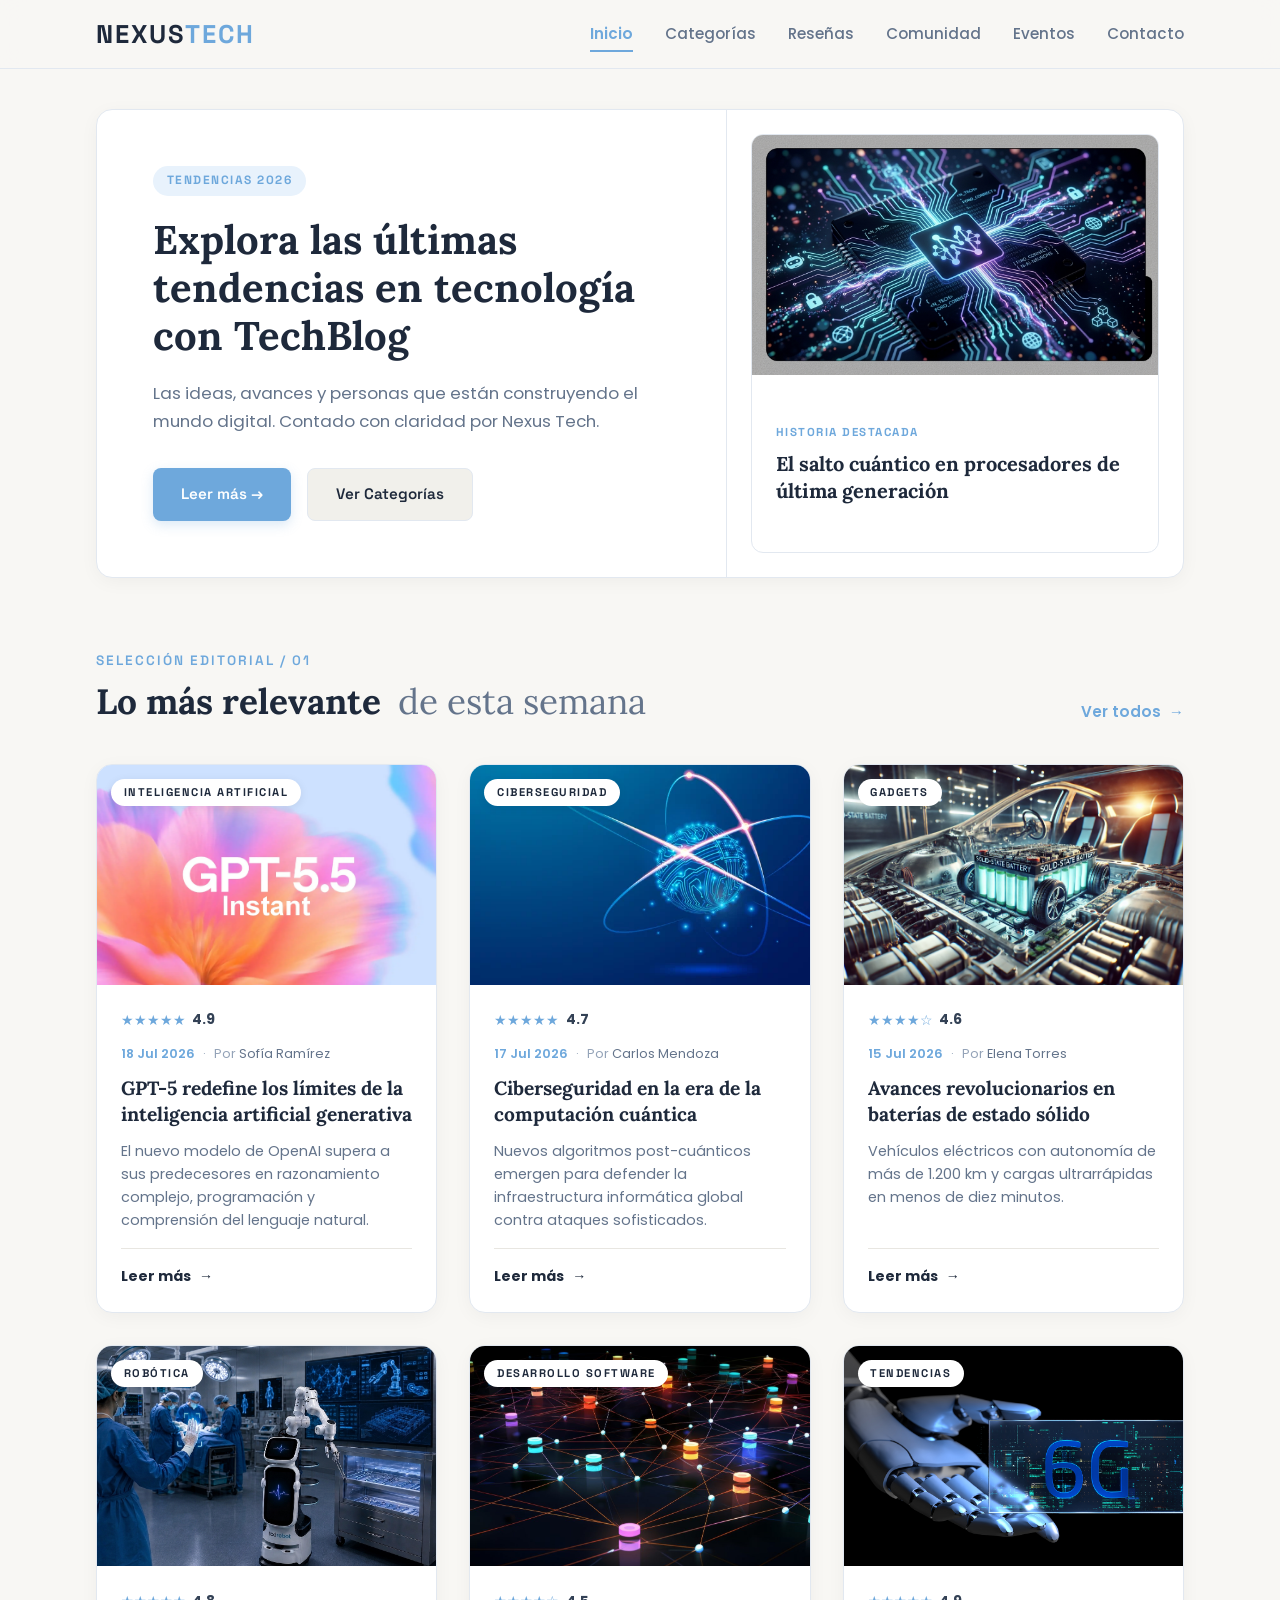
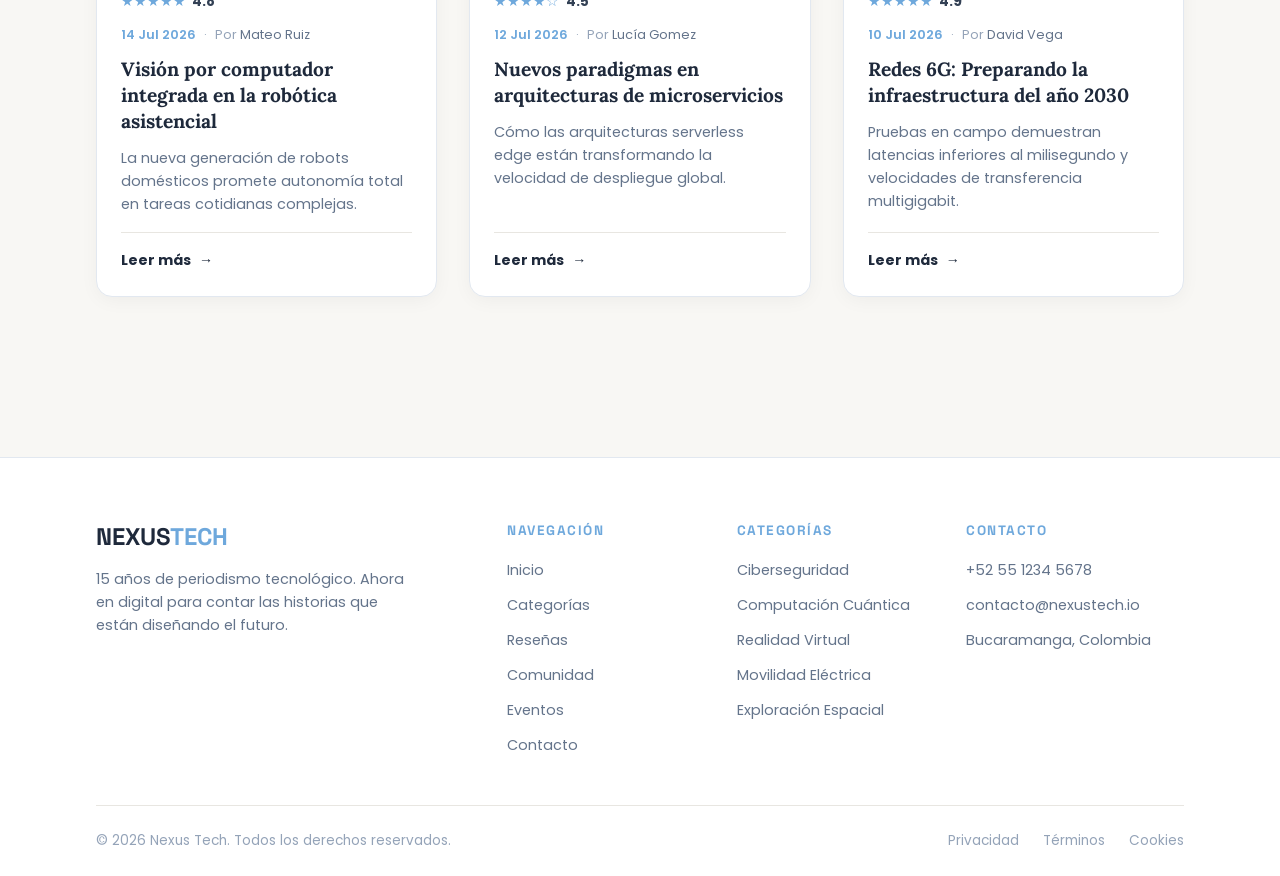
==== commit 4eec52db: ":lipstick:feat(pagina-inicio): Carga y implementacion de imagenes" ====
--- a/index.html
+++ b/index.html
@@ -18,7 +18,7 @@
                     <h1 class="logo__title">NEXUS<span class="logo__title--accent">TECH</span></h1>
                 </a>
             </div>
-            
+
             <input type="checkbox" id="menu-toggle" class="main-header__checkbox">
             <label for="menu-toggle" class="main-header__toggle" aria-label="Abrir menú">
                 <span></span>
@@ -58,7 +58,8 @@
                 <div class="banner__firstSection">
                     <span class="banner__badge">TENDENCIAS 2026</span>
                     <h1 class="banner__title">Explora las últimas tendencias en tecnología con TechBlog</h1>
-                    <p class="banner__description">Las ideas, avances y personas que están construyendo el mundo digital. Contado con claridad por Nexus Tech.</p>
+                    <p class="banner__description">Las ideas, avances y personas que están construyendo el mundo
+                        digital. Contado con claridad por Nexus Tech.</p>
                     <div class="banner__buttons">
                         <a href="pages/categorias.html" class="banner__btn banner__btn--primary">Leer más →</a>
                         <a href="pages/categorias.html" class="banner__btn banner__btn--secondary">Ver Categorías</a>
@@ -67,7 +68,7 @@
                 <div class="banner__secondSection">
                     <div class="secondSection_card">
                         <picture>
-                            <img src="assets/img/tecnologia.jpg" alt="Noticia destacada" class="secondSection__img">
+                            <img src="assets/img/Banner-img.png" alt="Noticia destacada" class="secondSection__img">
                         </picture>
                         <div class="secondSection__content">
                             <span class="secondSection__tag">HISTORIA DESTACADA</span>
@@ -84,19 +85,20 @@
                 <div class="section-header">
                     <p class="section-header__subtitle">Selección editorial / 01</p>
                     <div class="section-header__title-group">
-                        <h2 class="section-header__title">Lo más relevante <span class="section-header__title--light">de esta semana</span></h2>
+                        <h2 class="section-header__title">Lo más relevante <span class="section-header__title--light">de
+                                esta semana</span></h2>
                         <a href="pages/categorias.html" class="section-header__link">
                             Ver todos <span class="section-header__arrow">→</span>
                         </a>
                     </div>
                 </div>
-                
+
                 <div class="grid-cards">
                     <!-- Tarjeta 1 -->
                     <article class="grid-cards__card">
                         <picture class="grid-cards__picture">
                             <span class="grid-cards__badge">Inteligencia Artificial</span>
-                            <img src="assets/img/tecnologia.jpg" alt="Noticia destacada" class="grid-cards__img">
+                            <img src="assets/img/gpt5.webp" alt="Noticia destacada" class="grid-cards__img">
                         </picture>
                         <div class="grid-cards__info">
                             <div class="rating-bar">
@@ -106,10 +108,13 @@
                             <div class="grid-cards__header">
                                 <p class="grid-cards__fecha">18 Jul 2026</p>
                                 <span class="grid-cards__divider">·</span>
-                                <p class="grid-cards__autor">Por <span class="grid-cards__autor--light">Sofía Ramírez</span></p>
-                            </div>
-                            <h3 class="grid-cards__title">GPT-5 redefine los límites de la inteligencia artificial generativa</h3>
-                            <p class="grid-cards_description">El nuevo modelo de OpenAI supera a sus predecesores en razonamiento complejo, programación y comprensión del lenguaje natural.</p>
+                                <p class="grid-cards__autor">Por <span class="grid-cards__autor--light">Sofía
+                                        Ramírez</span></p>
+                            </div>
+                            <h3 class="grid-cards__title">GPT-5 redefine los límites de la inteligencia artificial
+                                generativa</h3>
+                            <p class="grid-cards_description">El nuevo modelo de OpenAI supera a sus predecesores en
+                                razonamiento complejo, programación y comprensión del lenguaje natural.</p>
                             <a href="pages/categorias.html" class="grid-cards__link">
                                 Leer más <span class="section-header__arrow">→</span>
                             </a>
@@ -120,7 +125,7 @@
                     <article class="grid-cards__card">
                         <picture class="grid-cards__picture">
                             <span class="grid-cards__badge">Ciberseguridad</span>
-                            <img src="assets/img/tecnologia.jpg" alt="Noticia destacada" class="grid-cards__img">
+                            <img src="assets/img/ciberseguridad.webp" alt="Noticia destacada" class="grid-cards__img">
                         </picture>
                         <div class="grid-cards__info">
                             <div class="rating-bar">
@@ -130,10 +135,12 @@
                             <div class="grid-cards__header">
                                 <p class="grid-cards__fecha">17 Jul 2026</p>
                                 <span class="grid-cards__divider">·</span>
-                                <p class="grid-cards__autor">Por <span class="grid-cards__autor--light">Carlos Mendoza</span></p>
+                                <p class="grid-cards__autor">Por <span class="grid-cards__autor--light">Carlos
+                                        Mendoza</span></p>
                             </div>
                             <h3 class="grid-cards__title">Ciberseguridad en la era de la computación cuántica</h3>
-                            <p class="grid-cards_description">Nuevos algoritmos post-cuánticos emergen para defender la infraestructura informática global contra ataques sofisticados.</p>
+                            <p class="grid-cards_description">Nuevos algoritmos post-cuánticos emergen para defender la
+                                infraestructura informática global contra ataques sofisticados.</p>
                             <a href="pages/categorias.html" class="grid-cards__link">
                                 Leer más <span class="section-header__arrow">→</span>
                             </a>
@@ -144,7 +151,7 @@
                     <article class="grid-cards__card">
                         <picture class="grid-cards__picture">
                             <span class="grid-cards__badge">Gadgets</span>
-                            <img src="assets/img/tecnologia.jpg" alt="Noticia destacada" class="grid-cards__img">
+                            <img src="assets/img/baterias.webp" alt="Noticia destacada" class="grid-cards__img">
                         </picture>
                         <div class="grid-cards__info">
                             <div class="rating-bar">
@@ -154,10 +161,12 @@
                             <div class="grid-cards__header">
                                 <p class="grid-cards__fecha">15 Jul 2026</p>
                                 <span class="grid-cards__divider">·</span>
-                                <p class="grid-cards__autor">Por <span class="grid-cards__autor--light">Elena Torres</span></p>
+                                <p class="grid-cards__autor">Por <span class="grid-cards__autor--light">Elena
+                                        Torres</span></p>
                             </div>
                             <h3 class="grid-cards__title">Avances revolucionarios en baterías de estado sólido</h3>
-                            <p class="grid-cards_description">Vehículos eléctricos con autonomía de más de 1.200 km y cargas ultrarrápidas en menos de diez minutos.</p>
+                            <p class="grid-cards_description">Vehículos eléctricos con autonomía de más de 1.200 km y
+                                cargas ultrarrápidas en menos de diez minutos.</p>
                             <a href="pages/categorias.html" class="grid-cards__link">
                                 Leer más <span class="section-header__arrow">→</span>
                             </a>
@@ -168,7 +177,7 @@
                     <article class="grid-cards__card">
                         <picture class="grid-cards__picture">
                             <span class="grid-cards__badge">Robótica</span>
-                            <img src="assets/img/tecnologia.jpg" alt="Noticia destacada" class="grid-cards__img">
+                            <img src="assets/img/vision-integral.png" alt="Noticia destacada" class="grid-cards__img">
                         </picture>
                         <div class="grid-cards__info">
                             <div class="rating-bar">
@@ -178,10 +187,13 @@
                             <div class="grid-cards__header">
                                 <p class="grid-cards__fecha">14 Jul 2026</p>
                                 <span class="grid-cards__divider">·</span>
-                                <p class="grid-cards__autor">Por <span class="grid-cards__autor--light">Mateo Ruiz</span></p>
-                            </div>
-                            <h3 class="grid-cards__title">Visión por computador integrada en la robótica asistencial</h3>
-                            <p class="grid-cards_description">La nueva generación de robots domésticos promete autonomía total en tareas cotidianas complejas.</p>
+                                <p class="grid-cards__autor">Por <span class="grid-cards__autor--light">Mateo
+                                        Ruiz</span></p>
+                            </div>
+                            <h3 class="grid-cards__title">Visión por computador integrada en la robótica asistencial
+                            </h3>
+                            <p class="grid-cards_description">La nueva generación de robots domésticos promete autonomía
+                                total en tareas cotidianas complejas.</p>
                             <a href="pages/categorias.html" class="grid-cards__link">
                                 Leer más <span class="section-header__arrow">→</span>
                             </a>
@@ -192,7 +204,7 @@
                     <article class="grid-cards__card">
                         <picture class="grid-cards__picture">
                             <span class="grid-cards__badge">Desarrollo Software</span>
-                            <img src="assets/img/tecnologia.jpg" alt="Noticia destacada" class="grid-cards__img">
+                            <img src="assets/img/paradigmas.jpg" alt="Noticia destacada" class="grid-cards__img">
                         </picture>
                         <div class="grid-cards__info">
                             <div class="rating-bar">
@@ -202,10 +214,12 @@
                             <div class="grid-cards__header">
                                 <p class="grid-cards__fecha">12 Jul 2026</p>
                                 <span class="grid-cards__divider">·</span>
-                                <p class="grid-cards__autor">Por <span class="grid-cards__autor--light">Lucía Gomez</span></p>
+                                <p class="grid-cards__autor">Por <span class="grid-cards__autor--light">Lucía
+                                        Gomez</span></p>
                             </div>
                             <h3 class="grid-cards__title">Nuevos paradigmas en arquitecturas de microservicios</h3>
-                            <p class="grid-cards_description">Cómo las arquitecturas serverless edge están transformando la velocidad de despliegue global.</p>
+                            <p class="grid-cards_description">Cómo las arquitecturas serverless edge están transformando
+                                la velocidad de despliegue global.</p>
                             <a href="pages/categorias.html" class="grid-cards__link">
                                 Leer más <span class="section-header__arrow">→</span>
                             </a>
@@ -216,7 +230,7 @@
                     <article class="grid-cards__card">
                         <picture class="grid-cards__picture">
                             <span class="grid-cards__badge">Tendencias</span>
-                            <img src="assets/img/tecnologia.jpg" alt="Noticia destacada" class="grid-cards__img">
+                            <img src="assets/img/6g.jpg" alt="Noticia destacada" class="grid-cards__img">
                         </picture>
                         <div class="grid-cards__info">
                             <div class="rating-bar">
@@ -226,10 +240,12 @@
                             <div class="grid-cards__header">
                                 <p class="grid-cards__fecha">10 Jul 2026</p>
                                 <span class="grid-cards__divider">·</span>
-                                <p class="grid-cards__autor">Por <span class="grid-cards__autor--light">David Vega</span></p>
+                                <p class="grid-cards__autor">Por <span class="grid-cards__autor--light">David
+                                        Vega</span></p>
                             </div>
                             <h3 class="grid-cards__title">Redes 6G: Preparando la infraestructura del año 2030</h3>
-                            <p class="grid-cards_description">Pruebas en campo demuestran latencias inferiores al milisegundo y velocidades de transferencia multigigabit.</p>
+                            <p class="grid-cards_description">Pruebas en campo demuestran latencias inferiores al
+                                milisegundo y velocidades de transferencia multigigabit.</p>
                             <a href="pages/categorias.html" class="grid-cards__link">
                                 Leer más <span class="section-header__arrow">→</span>
                             </a>
@@ -244,7 +260,8 @@
         <div class="footer-grid">
             <div class="footer-grid__section-one">
                 <h2 class="footer-grid__brand">NEXUS<span class="footer-grid__brand--accent">TECH</span></h2>
-                <p class="footer-grid__description">15 años de periodismo tecnológico. Ahora en digital para contar las historias que están diseñando el futuro.</p>
+                <p class="footer-grid__description">15 años de periodismo tecnológico. Ahora en digital para contar las
+                    historias que están diseñando el futuro.</p>
             </div>
             <div class="footer-grid__section-list">
                 <h4 class="footer-grid__title">NAVEGACIÓN</h4>
--- a/css/main.css
+++ b/css/main.css
@@ -66,7 +66,6 @@
     min-height: 100vh;
 }
 
-/* Typography elements */
 h1, h2, h3, h4, h5, h6 {
     font-family: var(--font-heading);
     color: var(--text-heading);
--- a/css/style.css
+++ b/css/style.css
@@ -169,10 +169,10 @@
 }
 
 /* ==========================================================================
-   HERO / BANNER SECTION
+   HERO / BANNER SECTION (Pastel Light Theme)
    ========================================================================== */
 .hero-section {
-    padding: 2.5rem 0;
+    padding: 2.5rem 0 1.5rem;
 }
 
 .banner {
@@ -185,11 +185,16 @@
     border-radius: var(--radius-lg);
     overflow: hidden;
     box-shadow: var(--shadow-card);
+    transition: box-shadow var(--transition-normal);
+}
+
+.banner:hover {
+    box-shadow: var(--shadow-hover);
 }
 
 .banner__firstSection {
     width: 58%;
-    padding: 4rem;
+    padding: 3.5rem;
     display: flex;
     flex-direction: column;
     justify-content: center;
@@ -205,28 +210,29 @@
     border-radius: var(--radius-full);
     font-size: 0.75rem;
     font-weight: 700;
-    letter-spacing: 1px;
+    letter-spacing: 1.5px;
+    text-transform: uppercase;
     font-family: var(--font-sans);
 }
 
 .banner__title {
-    font-size: 2.4rem;
-    font-weight: 700;
-    color: var(--text-heading);
-    line-height: 1.25;
+    font-size: 2.5rem;
+    font-weight: 700;
+    color: var(--text-heading);
+    line-height: 1.2;
     font-family: var(--font-heading);
 }
 
 .banner__description {
     font-size: 1.05rem;
     color: var(--text-secondary);
-    line-height: 1.6;
+    line-height: 1.65;
 }
 
 .banner__buttons {
     display: flex;
     gap: 1rem;
-    margin-top: 1rem;
+    margin-top: 0.75rem;
 }
 
 .banner__btn {
@@ -241,6 +247,7 @@
     transition: all var(--transition-normal);
     text-align: center;
     font-family: var(--font-sans);
+    text-decoration: none;
 }
 
 .banner__btn--primary {
@@ -283,6 +290,11 @@
     border: 1px solid var(--border-color);
     display: flex;
     flex-direction: column;
+    transition: transform var(--transition-normal);
+}
+
+.secondSection_card:hover {
+    transform: translateY(-3px);
 }
 
 .secondSection__img {
@@ -301,29 +313,32 @@
     display: flex;
     flex-direction: column;
     gap: 0.5rem;
+    justify-content: center;
     flex-grow: 1;
 }
 
 .secondSection__tag {
-    font-size: 0.75rem;
-    font-weight: 700;
-    color: var(--accent-primary);
-    letter-spacing: 1px;
+    font-size: 0.72rem;
+    font-weight: 700;
+    color: var(--accent-primary);
+    letter-spacing: 1.5px;
+    text-transform: uppercase;
     font-family: var(--font-sans);
 }
 
 .secondSection__title {
-    font-size: 1.2rem;
-    font-weight: 700;
-    color: var(--text-heading);
+    font-size: 1.25rem;
+    font-weight: 700;
+    color: var(--text-heading);
+    line-height: 1.35;
     font-family: var(--font-heading);
 }
 
 /* ==========================================================================
-   FEATURED ARTICLES SECTION & CARDS GRID (Light Pastel Theme)
+   FEATURED ARTICLES SECTION & CARDS GRID (Pastel Light Theme)
    ========================================================================== */
 .featured-section {
-    padding: 3rem 0;
+    padding: 3rem 0 5rem;
 }
 
 .articles-section {
@@ -615,112 +630,46 @@
     color: var(--accent-primary);
 }
 
-/* ==========================================================================
-   RESPONSIVE DESIGN (MEDIA QUERIES)
-   ========================================================================== */
+/* Responsive Media Queries */
 @media (max-width: 1024px) {
     .banner {
         flex-direction: column;
     }
 
+    .banner__firstSection,
+    .banner__secondSection {
+        width: 100%;
+    }
+
     .banner__firstSection {
-        width: 100%;
+        padding: 2.5rem;
         border-right: none;
         border-bottom: 1px solid var(--border-color);
-        padding: 3rem 2.5rem;
-    }
-
-    .banner__secondSection {
-        width: 100%;
-        padding: 2rem 2.5rem;
     }
 
     .grid-cards {
         grid-template-columns: repeat(2, 1fr);
-        gap: 1.5rem;
     }
 
     .footer-grid {
         grid-template-columns: 1fr 1fr;
-        gap: 2.5rem;
-    }
-}
-
-@media (max-width: 768px) {
-    .main-header__toggle {
-        display: flex;
-    }
-
-    .navbar {
-        position: absolute;
-        top: 100%;
-        left: 0;
-        width: 100%;
-        background-color: #ffffff;
-        border-bottom: 1px solid var(--border-color);
+    }
+}
+
+@media (max-width: 640px) {
+    .grid-cards {
+        grid-template-columns: 1fr;
+    }
+
+    .banner__firstSection {
         padding: 1.5rem;
-        display: none;
-        box-shadow: 0 10px 20px rgba(0, 0, 0, 0.08);
-    }
-
-    .navbar__list {
-        flex-direction: column;
-        align-items: flex-start;
-        gap: 1.25rem;
-    }
-
-    .main-header__checkbox:checked ~ .navbar {
-        display: block;
-    }
-
-    .main-header__checkbox:checked ~ .main-header__toggle span:nth-child(1) {
-        transform: translateY(9px) rotate(45deg);
-    }
-
-    .main-header__checkbox:checked ~ .main-header__toggle span:nth-child(2) {
-        opacity: 0;
-    }
-
-    .main-header__checkbox:checked ~ .main-header__toggle span:nth-child(3) {
-        transform: translateY(-9px) rotate(-45deg);
-    }
-
-    .header-titles__title {
-        font-size: 1.8rem;
     }
 
     .banner__title {
         font-size: 1.8rem;
     }
 
-    .banner__firstSection {
-        padding: 2rem 1.5rem;
-    }
-
-    .banner__secondSection {
-        padding: 1.5rem;
-    }
-
-    .banner__buttons {
-        flex-direction: column;
-    }
-
-    .banner__btn {
-        width: 100%;
-    }
-
-    .grid-cards {
-        grid-template-columns: 1fr;
-    }
-
     .footer-grid {
         grid-template-columns: 1fr;
-        gap: 2rem;
-    }
-
-    .footer-bottom {
-        flex-direction: column;
-        gap: 1rem;
-        text-align: center;
     }
 }
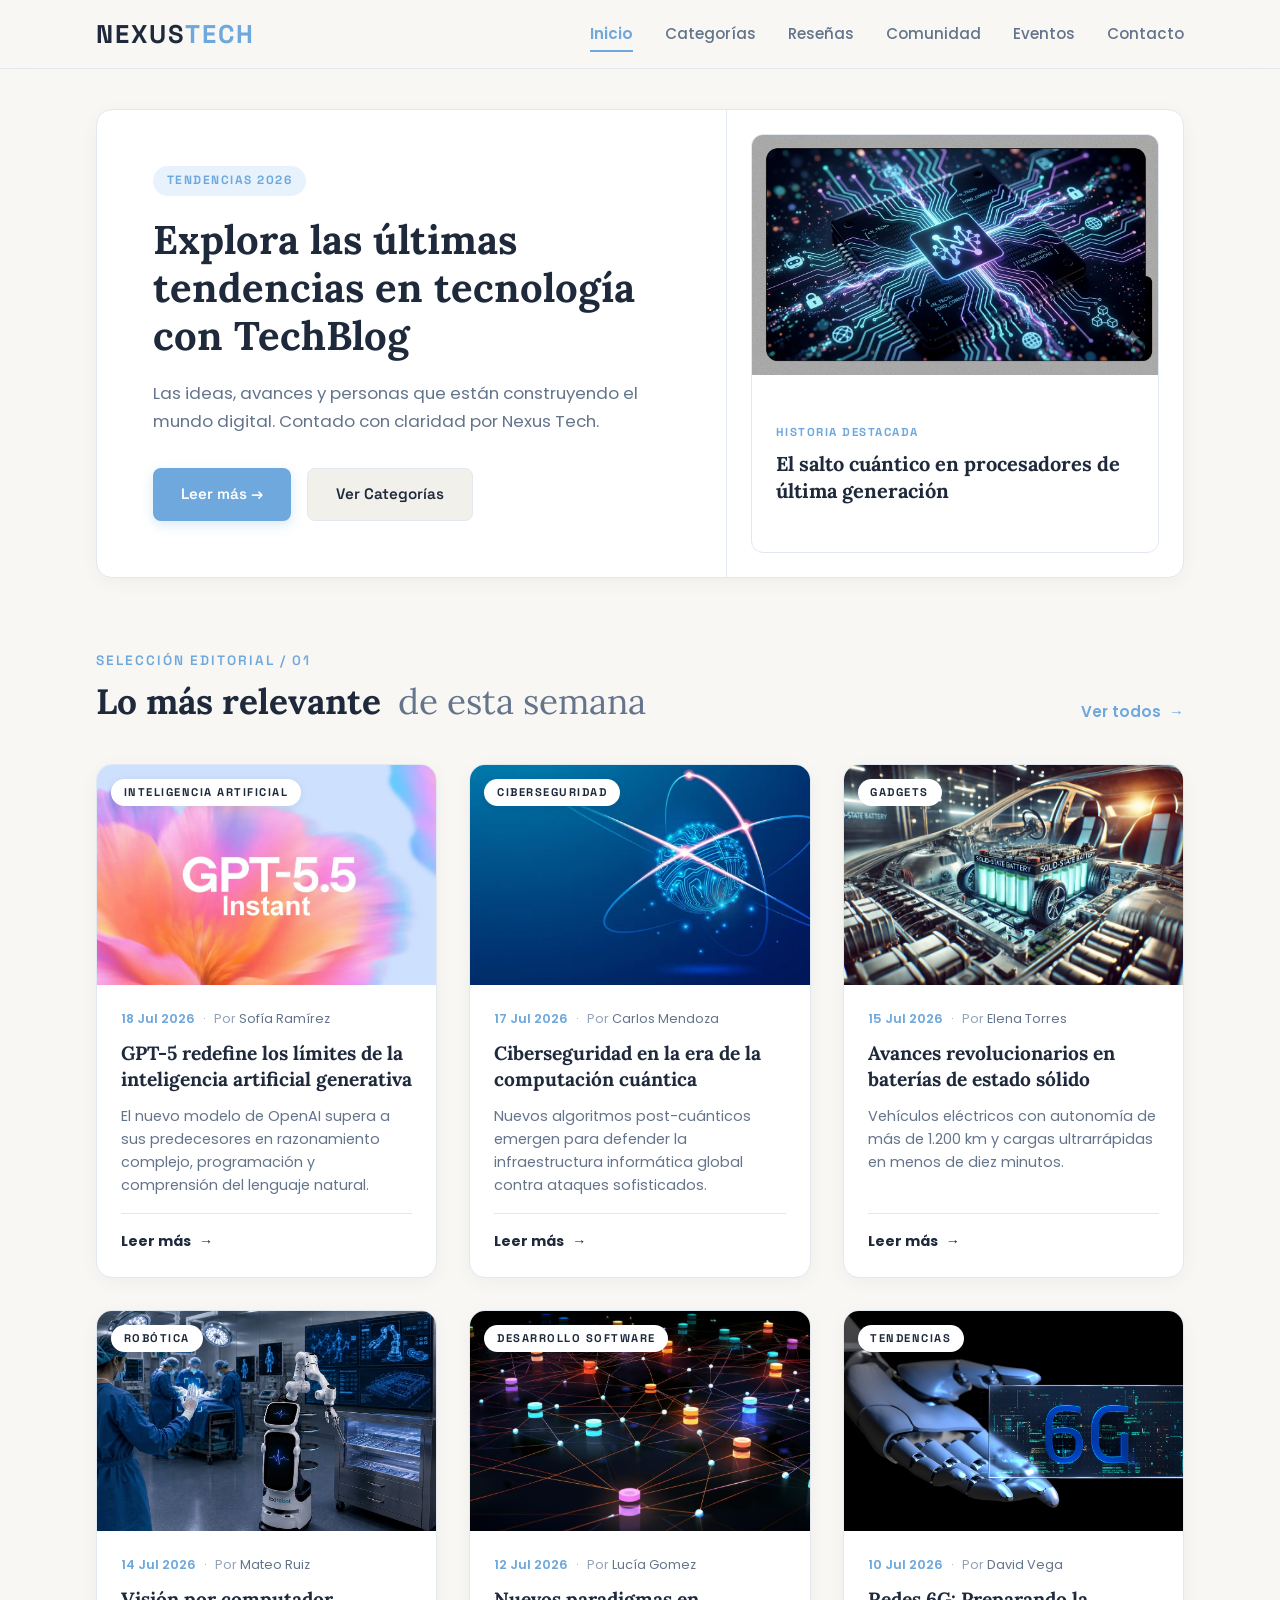
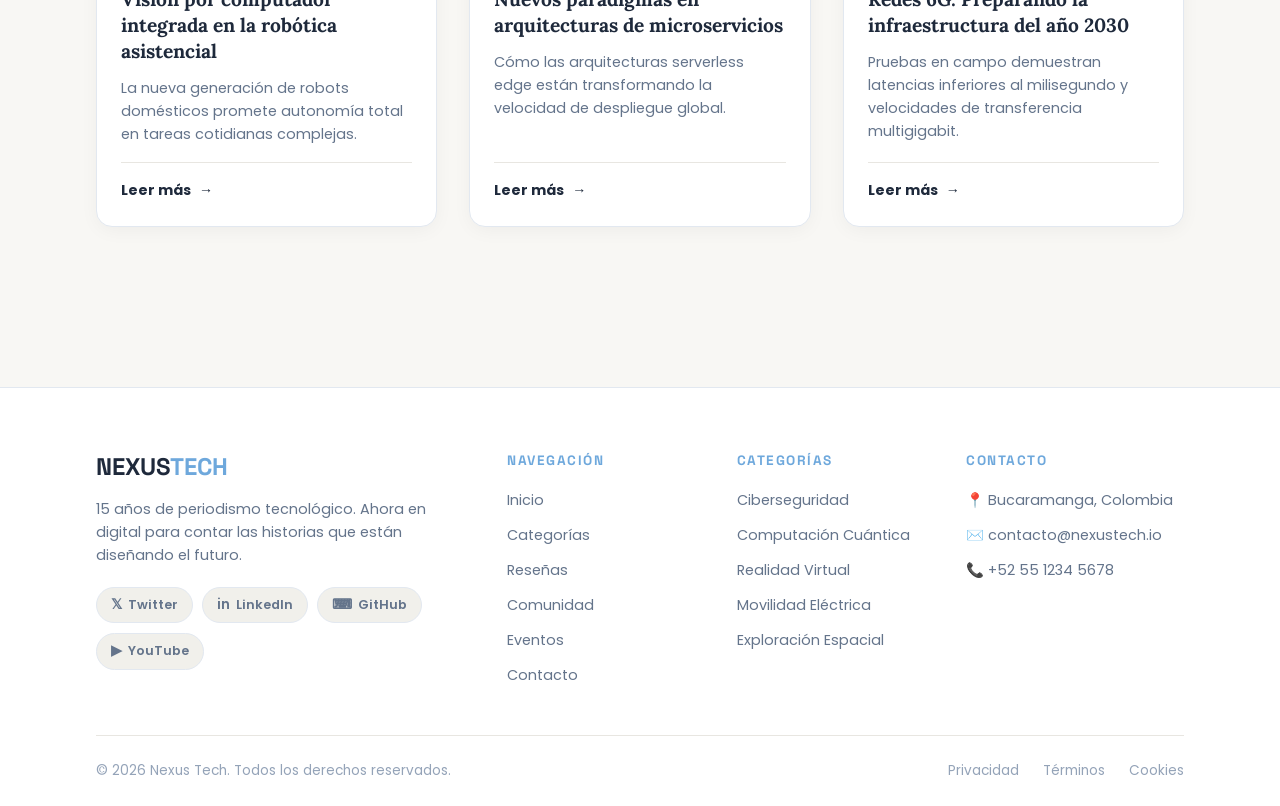
==== commit f6ffce4e: ":lipstick:feat(pagina-inicio): actualizacion de footer con redes sociales y eliminacion de estrellas" ====
--- a/index.html
+++ b/index.html
@@ -58,8 +58,7 @@
                 <div class="banner__firstSection">
                     <span class="banner__badge">TENDENCIAS 2026</span>
                     <h1 class="banner__title">Explora las últimas tendencias en tecnología con TechBlog</h1>
-                    <p class="banner__description">Las ideas, avances y personas que están construyendo el mundo
-                        digital. Contado con claridad por Nexus Tech.</p>
+                    <p class="banner__description">Las ideas, avances y personas que están construyendo el mundo digital. Contado con claridad por Nexus Tech.</p>
                     <div class="banner__buttons">
                         <a href="pages/categorias.html" class="banner__btn banner__btn--primary">Leer más →</a>
                         <a href="pages/categorias.html" class="banner__btn banner__btn--secondary">Ver Categorías</a>
@@ -85,8 +84,7 @@
                 <div class="section-header">
                     <p class="section-header__subtitle">Selección editorial / 01</p>
                     <div class="section-header__title-group">
-                        <h2 class="section-header__title">Lo más relevante <span class="section-header__title--light">de
-                                esta semana</span></h2>
+                        <h2 class="section-header__title">Lo más relevante <span class="section-header__title--light">de esta semana</span></h2>
                         <a href="pages/categorias.html" class="section-header__link">
                             Ver todos <span class="section-header__arrow">→</span>
                         </a>
@@ -101,20 +99,13 @@
                             <img src="assets/img/gpt5.webp" alt="Noticia destacada" class="grid-cards__img">
                         </picture>
                         <div class="grid-cards__info">
-                            <div class="rating-bar">
-                                <span class="rating-bar__stars">★★★★★</span>
-                                <span class="rating-bar__score">4.9</span>
-                            </div>
                             <div class="grid-cards__header">
                                 <p class="grid-cards__fecha">18 Jul 2026</p>
                                 <span class="grid-cards__divider">·</span>
-                                <p class="grid-cards__autor">Por <span class="grid-cards__autor--light">Sofía
-                                        Ramírez</span></p>
-                            </div>
-                            <h3 class="grid-cards__title">GPT-5 redefine los límites de la inteligencia artificial
-                                generativa</h3>
-                            <p class="grid-cards_description">El nuevo modelo de OpenAI supera a sus predecesores en
-                                razonamiento complejo, programación y comprensión del lenguaje natural.</p>
+                                <p class="grid-cards__autor">Por <span class="grid-cards__autor--light">Sofía Ramírez</span></p>
+                            </div>
+                            <h3 class="grid-cards__title">GPT-5 redefine los límites de la inteligencia artificial generativa</h3>
+                            <p class="grid-cards_description">El nuevo modelo de OpenAI supera a sus predecesores en razonamiento complejo, programación y comprensión del lenguaje natural.</p>
                             <a href="pages/categorias.html" class="grid-cards__link">
                                 Leer más <span class="section-header__arrow">→</span>
                             </a>
@@ -128,19 +119,13 @@
                             <img src="assets/img/ciberseguridad.webp" alt="Noticia destacada" class="grid-cards__img">
                         </picture>
                         <div class="grid-cards__info">
-                            <div class="rating-bar">
-                                <span class="rating-bar__stars">★★★★★</span>
-                                <span class="rating-bar__score">4.7</span>
-                            </div>
                             <div class="grid-cards__header">
                                 <p class="grid-cards__fecha">17 Jul 2026</p>
                                 <span class="grid-cards__divider">·</span>
-                                <p class="grid-cards__autor">Por <span class="grid-cards__autor--light">Carlos
-                                        Mendoza</span></p>
+                                <p class="grid-cards__autor">Por <span class="grid-cards__autor--light">Carlos Mendoza</span></p>
                             </div>
                             <h3 class="grid-cards__title">Ciberseguridad en la era de la computación cuántica</h3>
-                            <p class="grid-cards_description">Nuevos algoritmos post-cuánticos emergen para defender la
-                                infraestructura informática global contra ataques sofisticados.</p>
+                            <p class="grid-cards_description">Nuevos algoritmos post-cuánticos emergen para defender la infraestructura informática global contra ataques sofisticados.</p>
                             <a href="pages/categorias.html" class="grid-cards__link">
                                 Leer más <span class="section-header__arrow">→</span>
                             </a>
@@ -154,19 +139,13 @@
                             <img src="assets/img/baterias.webp" alt="Noticia destacada" class="grid-cards__img">
                         </picture>
                         <div class="grid-cards__info">
-                            <div class="rating-bar">
-                                <span class="rating-bar__stars">★★★★☆</span>
-                                <span class="rating-bar__score">4.6</span>
-                            </div>
                             <div class="grid-cards__header">
                                 <p class="grid-cards__fecha">15 Jul 2026</p>
                                 <span class="grid-cards__divider">·</span>
-                                <p class="grid-cards__autor">Por <span class="grid-cards__autor--light">Elena
-                                        Torres</span></p>
+                                <p class="grid-cards__autor">Por <span class="grid-cards__autor--light">Elena Torres</span></p>
                             </div>
                             <h3 class="grid-cards__title">Avances revolucionarios en baterías de estado sólido</h3>
-                            <p class="grid-cards_description">Vehículos eléctricos con autonomía de más de 1.200 km y
-                                cargas ultrarrápidas en menos de diez minutos.</p>
+                            <p class="grid-cards_description">Vehículos eléctricos con autonomía de más de 1.200 km y cargas ultrarrápidas en menos de diez minutos.</p>
                             <a href="pages/categorias.html" class="grid-cards__link">
                                 Leer más <span class="section-header__arrow">→</span>
                             </a>
@@ -180,20 +159,13 @@
                             <img src="assets/img/vision-integral.png" alt="Noticia destacada" class="grid-cards__img">
                         </picture>
                         <div class="grid-cards__info">
-                            <div class="rating-bar">
-                                <span class="rating-bar__stars">★★★★★</span>
-                                <span class="rating-bar__score">4.8</span>
-                            </div>
                             <div class="grid-cards__header">
                                 <p class="grid-cards__fecha">14 Jul 2026</p>
                                 <span class="grid-cards__divider">·</span>
-                                <p class="grid-cards__autor">Por <span class="grid-cards__autor--light">Mateo
-                                        Ruiz</span></p>
-                            </div>
-                            <h3 class="grid-cards__title">Visión por computador integrada en la robótica asistencial
-                            </h3>
-                            <p class="grid-cards_description">La nueva generación de robots domésticos promete autonomía
-                                total en tareas cotidianas complejas.</p>
+                                <p class="grid-cards__autor">Por <span class="grid-cards__autor--light">Mateo Ruiz</span></p>
+                            </div>
+                            <h3 class="grid-cards__title">Visión por computador integrada en la robótica asistencial</h3>
+                            <p class="grid-cards_description">La nueva generación de robots domésticos promete autonomía total en tareas cotidianas complejas.</p>
                             <a href="pages/categorias.html" class="grid-cards__link">
                                 Leer más <span class="section-header__arrow">→</span>
                             </a>
@@ -207,19 +179,13 @@
                             <img src="assets/img/paradigmas.jpg" alt="Noticia destacada" class="grid-cards__img">
                         </picture>
                         <div class="grid-cards__info">
-                            <div class="rating-bar">
-                                <span class="rating-bar__stars">★★★★☆</span>
-                                <span class="rating-bar__score">4.5</span>
-                            </div>
                             <div class="grid-cards__header">
                                 <p class="grid-cards__fecha">12 Jul 2026</p>
                                 <span class="grid-cards__divider">·</span>
-                                <p class="grid-cards__autor">Por <span class="grid-cards__autor--light">Lucía
-                                        Gomez</span></p>
+                                <p class="grid-cards__autor">Por <span class="grid-cards__autor--light">Lucía Gomez</span></p>
                             </div>
                             <h3 class="grid-cards__title">Nuevos paradigmas en arquitecturas de microservicios</h3>
-                            <p class="grid-cards_description">Cómo las arquitecturas serverless edge están transformando
-                                la velocidad de despliegue global.</p>
+                            <p class="grid-cards_description">Cómo las arquitecturas serverless edge están transformando la velocidad de despliegue global.</p>
                             <a href="pages/categorias.html" class="grid-cards__link">
                                 Leer más <span class="section-header__arrow">→</span>
                             </a>
@@ -233,19 +199,13 @@
                             <img src="assets/img/6g.jpg" alt="Noticia destacada" class="grid-cards__img">
                         </picture>
                         <div class="grid-cards__info">
-                            <div class="rating-bar">
-                                <span class="rating-bar__stars">★★★★★</span>
-                                <span class="rating-bar__score">4.9</span>
-                            </div>
                             <div class="grid-cards__header">
                                 <p class="grid-cards__fecha">10 Jul 2026</p>
                                 <span class="grid-cards__divider">·</span>
-                                <p class="grid-cards__autor">Por <span class="grid-cards__autor--light">David
-                                        Vega</span></p>
+                                <p class="grid-cards__autor">Por <span class="grid-cards__autor--light">David Vega</span></p>
                             </div>
                             <h3 class="grid-cards__title">Redes 6G: Preparando la infraestructura del año 2030</h3>
-                            <p class="grid-cards_description">Pruebas en campo demuestran latencias inferiores al
-                                milisegundo y velocidades de transferencia multigigabit.</p>
+                            <p class="grid-cards_description">Pruebas en campo demuestran latencias inferiores al milisegundo y velocidades de transferencia multigigabit.</p>
                             <a href="pages/categorias.html" class="grid-cards__link">
                                 Leer más <span class="section-header__arrow">→</span>
                             </a>
@@ -260,8 +220,25 @@
         <div class="footer-grid">
             <div class="footer-grid__section-one">
                 <h2 class="footer-grid__brand">NEXUS<span class="footer-grid__brand--accent">TECH</span></h2>
-                <p class="footer-grid__description">15 años de periodismo tecnológico. Ahora en digital para contar las
-                    historias que están diseñando el futuro.</p>
+                <p class="footer-grid__description">15 años de periodismo tecnológico. Ahora en digital para contar las historias que están diseñando el futuro.</p>
+                <div class="footer-socials">
+                    <a href="#" class="footer-socials__link" aria-label="Twitter">
+                        <span class="footer-socials__icon">𝕏</span>
+                        <span class="footer-socials__name">Twitter</span>
+                    </a>
+                    <a href="#" class="footer-socials__link" aria-label="LinkedIn">
+                        <span class="footer-socials__icon">in</span>
+                        <span class="footer-socials__name">LinkedIn</span>
+                    </a>
+                    <a href="#" class="footer-socials__link" aria-label="GitHub">
+                        <span class="footer-socials__icon">⌨</span>
+                        <span class="footer-socials__name">GitHub</span>
+                    </a>
+                    <a href="#" class="footer-socials__link" aria-label="YouTube">
+                        <span class="footer-socials__icon">▶</span>
+                        <span class="footer-socials__name">YouTube</span>
+                    </a>
+                </div>
             </div>
             <div class="footer-grid__section-list">
                 <h4 class="footer-grid__title">NAVEGACIÓN</h4>
@@ -282,9 +259,9 @@
             </div>
             <div class="footer-grid__section-list">
                 <h4 class="footer-grid__title">CONTACTO</h4>
-                <p class="footer-grid__info">+52 55 1234 5678</p>
-                <p class="footer-grid__info">contacto@nexustech.io</p>
-                <p class="footer-grid__info">Bucaramanga, Colombia</p>
+                <p class="footer-grid__info">📍 Bucaramanga, Colombia</p>
+                <p class="footer-grid__info">✉️ contacto@nexustech.io</p>
+                <p class="footer-grid__info">📞 +52 55 1234 5678</p>
             </div>
         </div>
         <div class="footer-bottom">
--- a/css/style.css
+++ b/css/style.css
@@ -301,6 +301,7 @@
     width: 100%;
     height: 240px;
     object-fit: cover;
+    object-position: center;
     transition: transform var(--transition-normal);
 }
 
@@ -517,26 +518,8 @@
     color: var(--accent-primary);
 }
 
-/* Star rating style in cards */
-.rating-bar {
-    display: flex;
-    align-items: center;
-    gap: 0.4rem;
-    font-size: 0.9rem;
-}
-
-.rating-bar__stars {
-    color: var(--accent-primary);
-}
-
-.rating-bar__score {
-    font-size: 0.85rem;
-    font-weight: 700;
-    color: var(--text-primary);
-}
-
 /* ==========================================================================
-   FOOTER (Pastel Light Theme)
+   FOOTER & SOCIAL MEDIA (Pastel Light Theme)
    ========================================================================== */
 .main-footer {
     background-color: #ffffff;
@@ -571,7 +554,47 @@
     color: var(--text-secondary);
     font-size: 0.9rem;
     line-height: 1.6;
-    max-width: 320px;
+    max-width: 340px;
+}
+
+/* Animated Social Links in Footer */
+.footer-socials {
+    display: flex;
+    gap: 0.6rem;
+    margin-top: 1.25rem;
+    flex-wrap: wrap;
+}
+
+.footer-socials__link {
+    display: inline-flex;
+    align-items: center;
+    gap: 0.4rem;
+    padding: 0.4rem 0.85rem;
+    background: var(--bg-surface);
+    border: 1px solid var(--border-color);
+    border-radius: var(--radius-full);
+    font-size: 0.8rem;
+    font-weight: 600;
+    color: var(--text-secondary);
+    transition: all 0.3s cubic-bezier(0.4, 0, 0.2, 1);
+    text-decoration: none;
+}
+
+.footer-socials__link:hover {
+    background: var(--accent-primary);
+    color: #ffffff;
+    border-color: var(--accent-primary);
+    transform: translateY(-3px) scale(1.04);
+    box-shadow: 0 4px 12px var(--accent-blue-glow);
+}
+
+.footer-socials__icon {
+    font-size: 0.85rem;
+    transition: transform 0.3s ease;
+}
+
+.footer-socials__link:hover .footer-socials__icon {
+    transform: rotate(10deg);
 }
 
 .footer-grid__section-list {
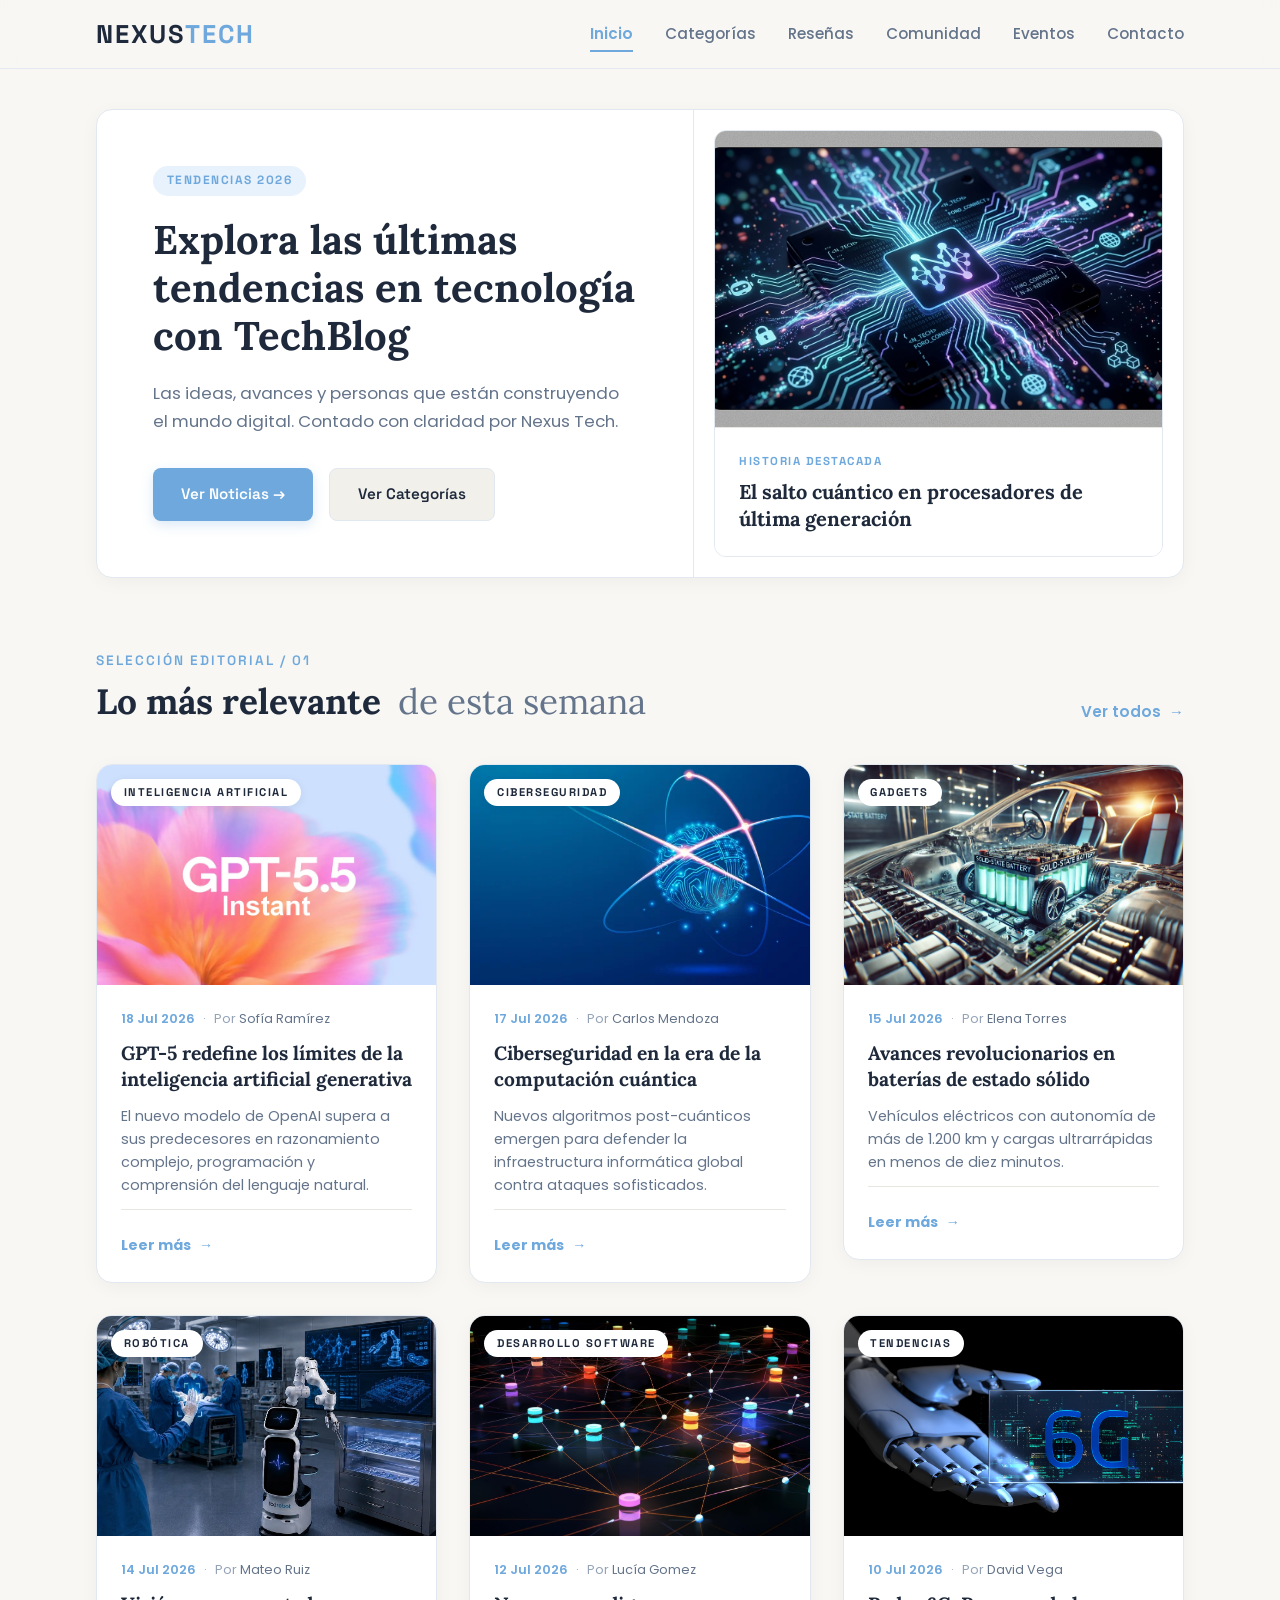
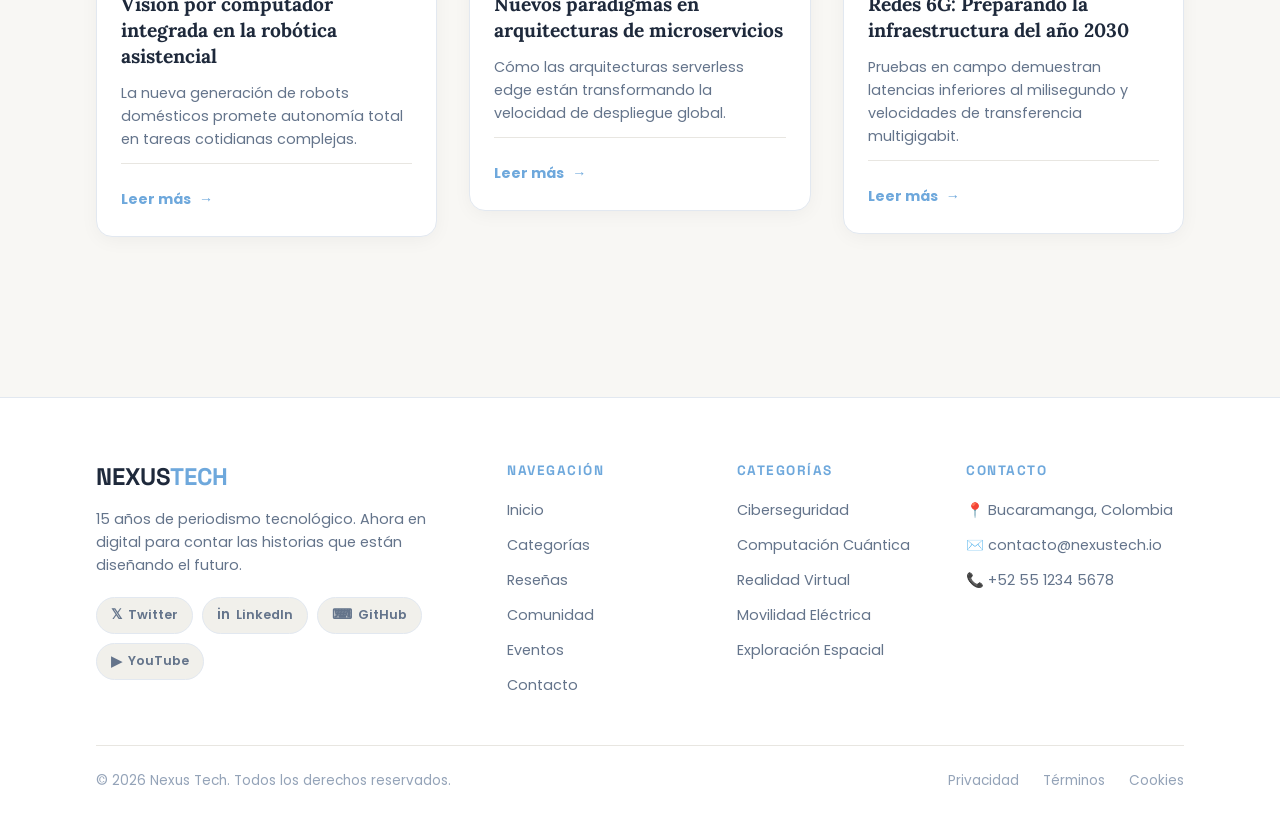
==== commit b02c879c: ":lipstick:feat(pagina-inicio): ajuste completo de imagen del banner y tarjetas expandibles" ====
--- a/index.html
+++ b/index.html
@@ -60,7 +60,7 @@
                     <h1 class="banner__title">Explora las últimas tendencias en tecnología con TechBlog</h1>
                     <p class="banner__description">Las ideas, avances y personas que están construyendo el mundo digital. Contado con claridad por Nexus Tech.</p>
                     <div class="banner__buttons">
-                        <a href="pages/categorias.html" class="banner__btn banner__btn--primary">Leer más →</a>
+                        <a href="pages/categorias.html" class="banner__btn banner__btn--primary">Ver Noticias →</a>
                         <a href="pages/categorias.html" class="banner__btn banner__btn--secondary">Ver Categorías</a>
                     </div>
                 </div>
@@ -92,7 +92,7 @@
                 </div>
 
                 <div class="grid-cards">
-                    <!-- Tarjeta 1 -->
+                    <!-- Tarjeta 1 (Expandible) -->
                     <article class="grid-cards__card">
                         <picture class="grid-cards__picture">
                             <span class="grid-cards__badge">Inteligencia Artificial</span>
@@ -106,13 +106,25 @@
                             </div>
                             <h3 class="grid-cards__title">GPT-5 redefine los límites de la inteligencia artificial generativa</h3>
                             <p class="grid-cards_description">El nuevo modelo de OpenAI supera a sus predecesores en razonamiento complejo, programación y comprensión del lenguaje natural.</p>
-                            <a href="pages/categorias.html" class="grid-cards__link">
-                                Leer más <span class="section-header__arrow">→</span>
-                            </a>
-                        </div>
-                    </article>
-
-                    <!-- Tarjeta 2 -->
+
+                            <details class="grid-cards__details">
+                                <summary class="grid-cards__link">
+                                    <span class="grid-cards__link-text">Leer más</span>
+                                    <span class="section-header__arrow">→</span>
+                                </summary>
+                                <div class="grid-cards__expandable-content">
+                                    <p class="grid-cards__expandable-text">
+                                        <strong>Puntos clave del reporte:</strong><br>
+                                        • Arquitectura multimodal avanzada con razonamiento lógico paso a paso.<br>
+                                        • Reducción del 40% en consumo de cómputo durante tareas complejas.<br>
+                                        • Integración nativa para la generación de código y pruebas de software.
+                                    </p>
+                                </div>
+                            </details>
+                        </div>
+                    </article>
+
+                    <!-- Tarjeta 2 (Expandible) -->
                     <article class="grid-cards__card">
                         <picture class="grid-cards__picture">
                             <span class="grid-cards__badge">Ciberseguridad</span>
@@ -126,13 +138,25 @@
                             </div>
                             <h3 class="grid-cards__title">Ciberseguridad en la era de la computación cuántica</h3>
                             <p class="grid-cards_description">Nuevos algoritmos post-cuánticos emergen para defender la infraestructura informática global contra ataques sofisticados.</p>
-                            <a href="pages/categorias.html" class="grid-cards__link">
-                                Leer más <span class="section-header__arrow">→</span>
-                            </a>
-                        </div>
-                    </article>
-
-                    <!-- Tarjeta 3 -->
+
+                            <details class="grid-cards__details">
+                                <summary class="grid-cards__link">
+                                    <span class="grid-cards__link-text">Leer más</span>
+                                    <span class="section-header__arrow">→</span>
+                                </summary>
+                                <div class="grid-cards__expandable-content">
+                                    <p class="grid-cards__expandable-text">
+                                        <strong>Detalles del análisis:</strong><br>
+                                        • Nuevos estándares de encriptación post-cuántica aprobados por el NIST.<br>
+                                        • Algoritmos basados en retículos que resisten la descomposición cuántica.<br>
+                                        • Recomendaciones clave para la infraestructura bancaria global.
+                                    </p>
+                                </div>
+                            </details>
+                        </div>
+                    </article>
+
+                    <!-- Tarjeta 3 (Expandible) -->
                     <article class="grid-cards__card">
                         <picture class="grid-cards__picture">
                             <span class="grid-cards__badge">Gadgets</span>
@@ -146,13 +170,25 @@
                             </div>
                             <h3 class="grid-cards__title">Avances revolucionarios en baterías de estado sólido</h3>
                             <p class="grid-cards_description">Vehículos eléctricos con autonomía de más de 1.200 km y cargas ultrarrápidas en menos de diez minutos.</p>
-                            <a href="pages/categorias.html" class="grid-cards__link">
-                                Leer más <span class="section-header__arrow">→</span>
-                            </a>
-                        </div>
-                    </article>
-
-                    <!-- Tarjeta 4 -->
+
+                            <details class="grid-cards__details">
+                                <summary class="grid-cards__link">
+                                    <span class="grid-cards__link-text">Leer más</span>
+                                    <span class="section-header__arrow">→</span>
+                                </summary>
+                                <div class="grid-cards__expandable-content">
+                                    <p class="grid-cards__expandable-text">
+                                        <strong>Especificaciones técnicas:</strong><br>
+                                        • Densidad de energía que alcanza los 500 Wh/kg sin degradación acelerada.<br>
+                                        • Eliminación de electrolitos líquidos inflamables para máxima seguridad.<br>
+                                        • Carga ultrarrápida del 10% al 80% en solo 8 minutos.
+                                    </p>
+                                </div>
+                            </details>
+                        </div>
+                    </article>
+
+                    <!-- Tarjeta 4 (Expandible) -->
                     <article class="grid-cards__card">
                         <picture class="grid-cards__picture">
                             <span class="grid-cards__badge">Robótica</span>
@@ -166,13 +202,25 @@
                             </div>
                             <h3 class="grid-cards__title">Visión por computador integrada en la robótica asistencial</h3>
                             <p class="grid-cards_description">La nueva generación de robots domésticos promete autonomía total en tareas cotidianas complejas.</p>
-                            <a href="pages/categorias.html" class="grid-cards__link">
-                                Leer más <span class="section-header__arrow">→</span>
-                            </a>
-                        </div>
-                    </article>
-
-                    <!-- Tarjeta 5 -->
+
+                            <details class="grid-cards__details">
+                                <summary class="grid-cards__link">
+                                    <span class="grid-cards__link-text">Leer más</span>
+                                    <span class="section-header__arrow">→</span>
+                                </summary>
+                                <div class="grid-cards__expandable-content">
+                                    <p class="grid-cards__expandable-text">
+                                        <strong>Innovaciones destacadas:</strong><br>
+                                        • Mapeo 3D ambiental en tiempo real mediante sensores LiDAR miniaturizados.<br>
+                                        • Algoritmos de navegación segura ante obstáculos dinámicos en interiores.<br>
+                                        • Interacción por lenguaje natural con asistentes de cuidado personal.
+                                    </p>
+                                </div>
+                            </details>
+                        </div>
+                    </article>
+
+                    <!-- Tarjeta 5 (Expandible) -->
                     <article class="grid-cards__card">
                         <picture class="grid-cards__picture">
                             <span class="grid-cards__badge">Desarrollo Software</span>
@@ -186,13 +234,25 @@
                             </div>
                             <h3 class="grid-cards__title">Nuevos paradigmas en arquitecturas de microservicios</h3>
                             <p class="grid-cards_description">Cómo las arquitecturas serverless edge están transformando la velocidad de despliegue global.</p>
-                            <a href="pages/categorias.html" class="grid-cards__link">
-                                Leer más <span class="section-header__arrow">→</span>
-                            </a>
-                        </div>
-                    </article>
-
-                    <!-- Tarjeta 6 -->
+
+                            <details class="grid-cards__details">
+                                <summary class="grid-cards__link">
+                                    <span class="grid-cards__link-text">Leer más</span>
+                                    <span class="section-header__arrow">→</span>
+                                </summary>
+                                <div class="grid-cards__expandable-content">
+                                    <p class="grid-cards__expandable-text">
+                                        <strong>Aspectos fundamentales:</strong><br>
+                                        • Despliegue en el borde (Edge Computing) con tiempos de respuesta bajo 10ms.<br>
+                                        • Orquestación ligera mediante contenedores Wasm sin sobrecarga de SO.<br>
+                                        • Escalado horizontal inteligente basado en patrones de tráfico en vivo.
+                                    </p>
+                                </div>
+                            </details>
+                        </div>
+                    </article>
+
+                    <!-- Tarjeta 6 (Expandible) -->
                     <article class="grid-cards__card">
                         <picture class="grid-cards__picture">
                             <span class="grid-cards__badge">Tendencias</span>
@@ -206,9 +266,21 @@
                             </div>
                             <h3 class="grid-cards__title">Redes 6G: Preparando la infraestructura del año 2030</h3>
                             <p class="grid-cards_description">Pruebas en campo demuestran latencias inferiores al milisegundo y velocidades de transferencia multigigabit.</p>
-                            <a href="pages/categorias.html" class="grid-cards__link">
-                                Leer más <span class="section-header__arrow">→</span>
-                            </a>
+
+                            <details class="grid-cards__details">
+                                <summary class="grid-cards__link">
+                                    <span class="grid-cards__link-text">Leer más</span>
+                                    <span class="section-header__arrow">→</span>
+                                </summary>
+                                <div class="grid-cards__expandable-content">
+                                    <p class="grid-cards__expandable-text">
+                                        <strong>Proyecciones del estándar:</strong><br>
+                                        • Velocidades teóricas de transferencia de hasta 1 Terabit por segundo.<br>
+                                        • Latencia casi nula (< 0.1ms) indispensable para cirugía remota.<br>
+                                        • Cobertura tridimensional incorporando satélites de órbita baja.
+                                    </p>
+                                </div>
+                            </details>
                         </div>
                     </article>
                 </div>
--- a/css/style.css
+++ b/css/style.css
@@ -193,7 +193,7 @@
 }
 
 .banner__firstSection {
-    width: 58%;
+    width: 55%;
     padding: 3.5rem;
     display: flex;
     flex-direction: column;
@@ -275,10 +275,10 @@
 }
 
 .banner__secondSection {
-    width: 42%;
-    padding: 1.5rem;
-    display: flex;
-    align-items: center;
+    width: 45%;
+    padding: 1.25rem;
+    display: flex;
+    align-items: stretch;
 }
 
 .secondSection_card {
@@ -297,12 +297,22 @@
     transform: translateY(-3px);
 }
 
+.secondSection_card picture {
+    width: 100%;
+    height: 100%;
+    display: flex;
+    flex-grow: 1;
+    overflow: hidden;
+}
+
 .secondSection__img {
     width: 100%;
-    height: 240px;
+    height: 100%;
+    min-height: 280px;
     object-fit: cover;
     object-position: center;
     transition: transform var(--transition-normal);
+    display: block;
 }
 
 .secondSection_card:hover .secondSection__img {
@@ -315,7 +325,8 @@
     flex-direction: column;
     gap: 0.5rem;
     justify-content: center;
-    flex-grow: 1;
+    background: var(--bg-card);
+    border-top: 1px solid var(--border-subtle);
 }
 
 .secondSection__tag {
@@ -336,7 +347,7 @@
 }
 
 /* ==========================================================================
-   FEATURED ARTICLES SECTION & CARDS GRID (Pastel Light Theme)
+   FEATURED ARTICLES SECTION & EXPANDABLE CARDS GRID
    ========================================================================== */
 .featured-section {
     padding: 3rem 0 5rem;
@@ -402,6 +413,7 @@
     display: grid;
     grid-template-columns: repeat(3, 1fr);
     gap: 2rem;
+    align-items: start;
 }
 
 .grid-cards__card {
@@ -499,9 +511,8 @@
     font-size: 0.9rem;
     color: var(--text-secondary);
     line-height: 1.6;
-    padding-bottom: 1rem;
+    padding-bottom: 0.75rem;
     border-bottom: 1px solid var(--border-subtle);
-    flex-grow: 1;
 }
 
 .grid-cards__link {
@@ -512,10 +523,73 @@
     font-weight: 700;
     color: var(--text-heading);
     padding-top: 0.25rem;
+    text-decoration: none;
 }
 
 .grid-cards__link:hover {
     color: var(--accent-primary);
+}
+
+/* ==========================================================================
+   EXPANDABLE DETAILS COMPONENT (Exclusive to Home Page Cards)
+   ========================================================================== */
+.grid-cards__details {
+    margin-top: 0.5rem;
+}
+
+.grid-cards__details summary.grid-cards__link {
+    cursor: pointer;
+    list-style: none;
+    user-select: none;
+    display: inline-flex;
+    align-items: center;
+    gap: 0.5rem;
+    font-size: 0.88rem;
+    font-weight: 700;
+    color: var(--accent-primary);
+    transition: color var(--transition-fast);
+}
+
+.grid-cards__details summary::-webkit-details-marker,
+.grid-cards__details summary::marker {
+    display: none;
+}
+
+.grid-cards__details summary.grid-cards__link:hover {
+    color: var(--accent-primary-hover);
+}
+
+.grid-cards__details[open] summary .section-header__arrow {
+    transform: rotate(90deg);
+}
+
+.grid-cards__expandable-content {
+    margin-top: 0.85rem;
+    padding: 0.85rem 1rem;
+    background: var(--accent-soft-blue);
+    border-left: 3px solid var(--accent-primary);
+    border-radius: var(--radius-sm);
+    font-size: 0.85rem;
+    color: var(--text-secondary);
+    line-height: 1.65;
+    animation: expandFadeIn 0.35s cubic-bezier(0.4, 0, 0.2, 1);
+}
+
+.grid-cards__expandable-text strong {
+    color: var(--text-heading);
+    display: block;
+    margin-bottom: 0.4rem;
+}
+
+@keyframes expandFadeIn {
+    from {
+        opacity: 0;
+        transform: translateY(-6px);
+    }
+    to {
+        opacity: 1;
+        transform: translateY(0);
+    }
 }
 
 /* ==========================================================================
@@ -680,6 +754,15 @@
 }
 
 @media (max-width: 640px) {
+    .header-titles,
+    .articles-section,
+    .banner,
+    .main-header__container,
+    .footer-grid,
+    .footer-bottom {
+        width: 92vw;
+    }
+
     .grid-cards {
         grid-template-columns: 1fr;
     }
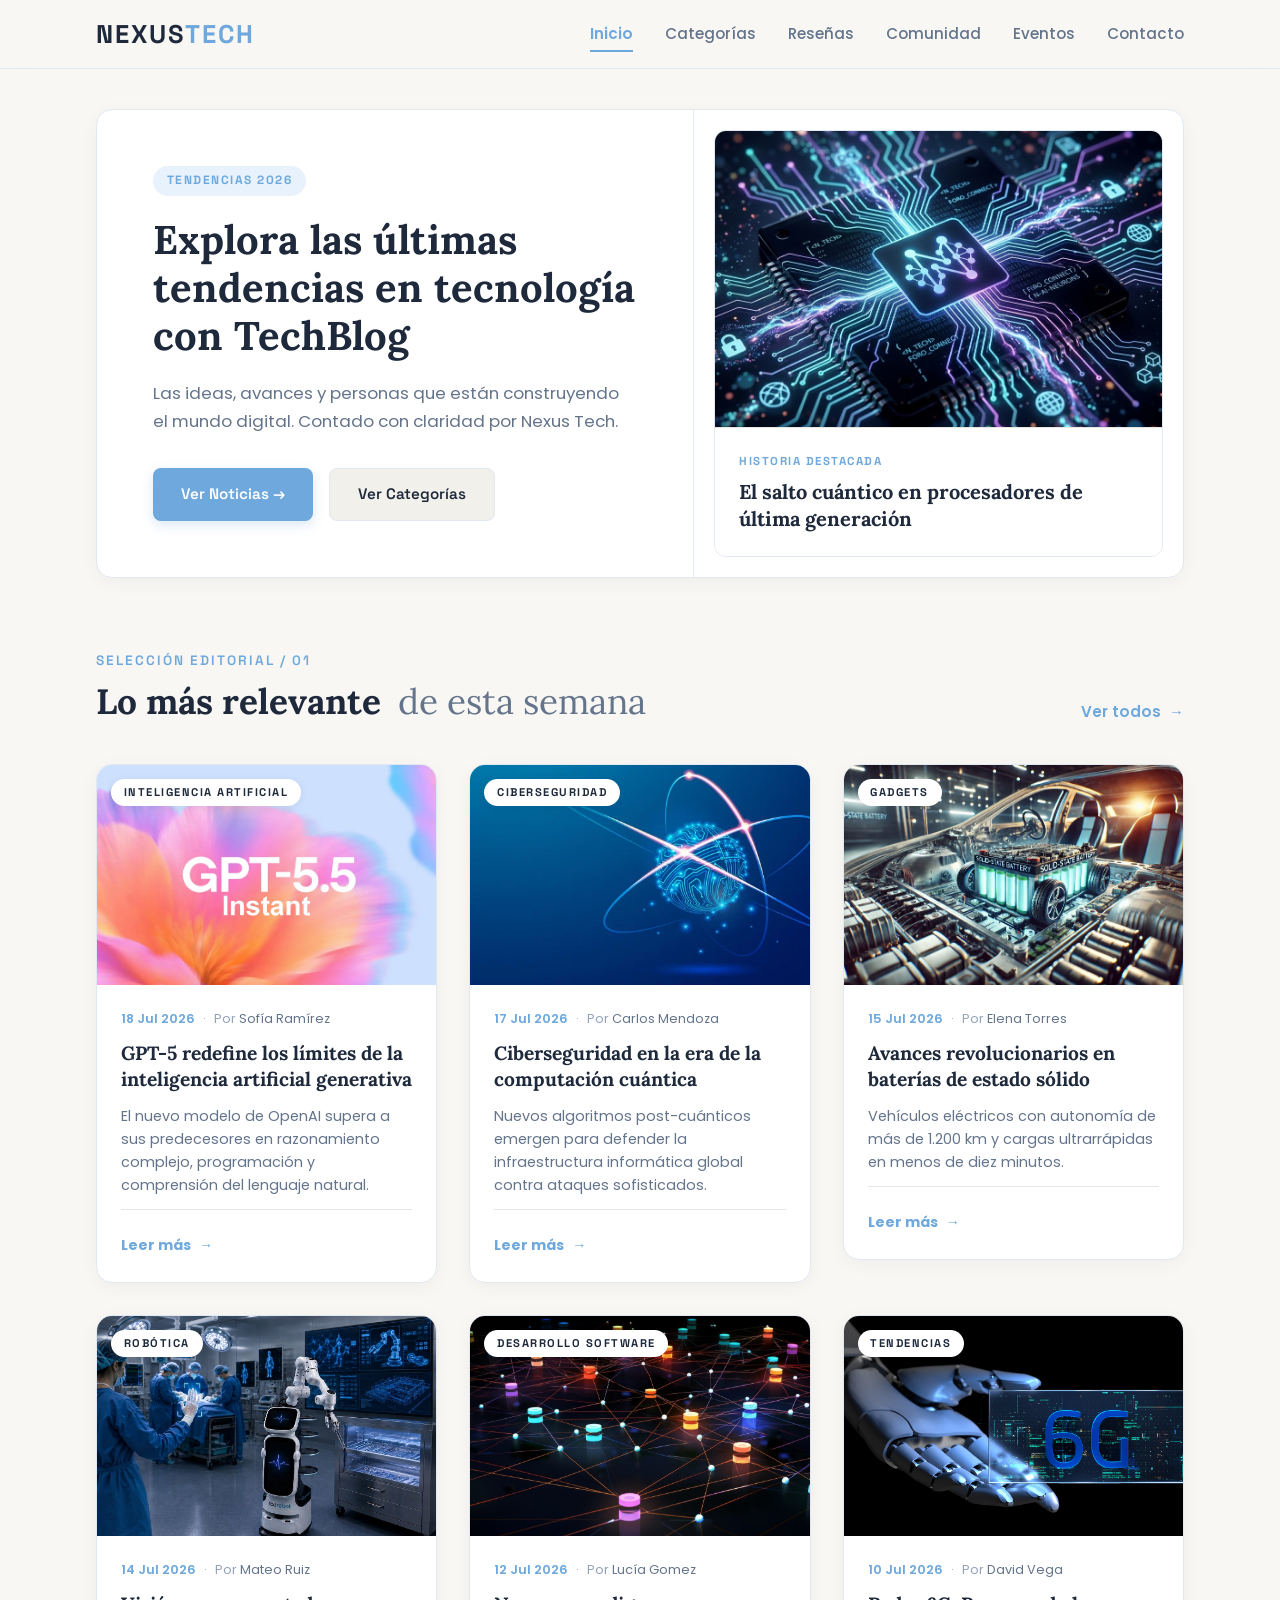
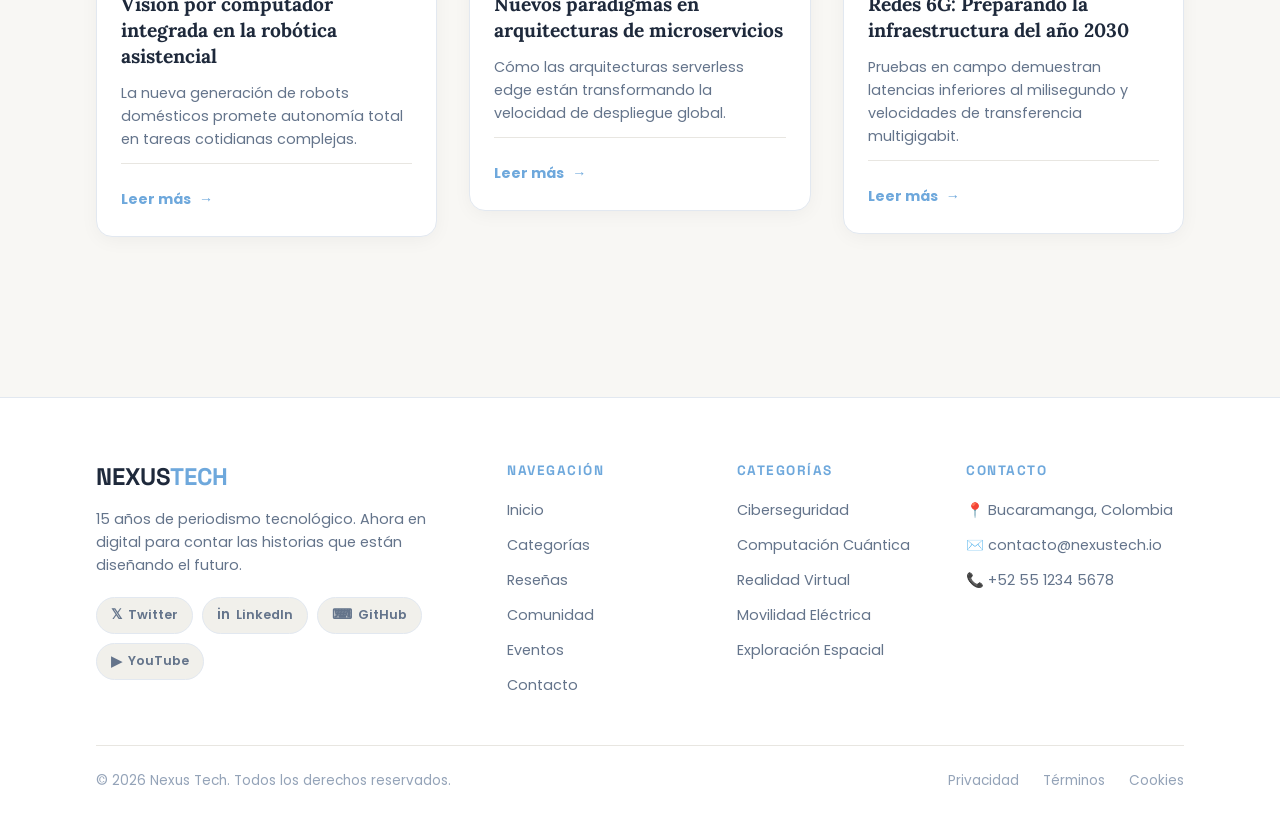
==== commit eb4b26c9: ":lipstick:feat(pagina-inicio): Se ajusto el tamaño de la imagen del banner" ====
--- a/index.html
+++ b/index.html
@@ -58,7 +58,8 @@
                 <div class="banner__firstSection">
                     <span class="banner__badge">TENDENCIAS 2026</span>
                     <h1 class="banner__title">Explora las últimas tendencias en tecnología con TechBlog</h1>
-                    <p class="banner__description">Las ideas, avances y personas que están construyendo el mundo digital. Contado con claridad por Nexus Tech.</p>
+                    <p class="banner__description">Las ideas, avances y personas que están construyendo el mundo
+                        digital. Contado con claridad por Nexus Tech.</p>
                     <div class="banner__buttons">
                         <a href="pages/categorias.html" class="banner__btn banner__btn--primary">Ver Noticias →</a>
                         <a href="pages/categorias.html" class="banner__btn banner__btn--secondary">Ver Categorías</a>
@@ -84,7 +85,8 @@
                 <div class="section-header">
                     <p class="section-header__subtitle">Selección editorial / 01</p>
                     <div class="section-header__title-group">
-                        <h2 class="section-header__title">Lo más relevante <span class="section-header__title--light">de esta semana</span></h2>
+                        <h2 class="section-header__title">Lo más relevante <span class="section-header__title--light">de
+                                esta semana</span></h2>
                         <a href="pages/categorias.html" class="section-header__link">
                             Ver todos <span class="section-header__arrow">→</span>
                         </a>
@@ -102,10 +104,13 @@
                             <div class="grid-cards__header">
                                 <p class="grid-cards__fecha">18 Jul 2026</p>
                                 <span class="grid-cards__divider">·</span>
-                                <p class="grid-cards__autor">Por <span class="grid-cards__autor--light">Sofía Ramírez</span></p>
-                            </div>
-                            <h3 class="grid-cards__title">GPT-5 redefine los límites de la inteligencia artificial generativa</h3>
-                            <p class="grid-cards_description">El nuevo modelo de OpenAI supera a sus predecesores en razonamiento complejo, programación y comprensión del lenguaje natural.</p>
+                                <p class="grid-cards__autor">Por <span class="grid-cards__autor--light">Sofía
+                                        Ramírez</span></p>
+                            </div>
+                            <h3 class="grid-cards__title">GPT-5 redefine los límites de la inteligencia artificial
+                                generativa</h3>
+                            <p class="grid-cards_description">El nuevo modelo de OpenAI supera a sus predecesores en
+                                razonamiento complejo, programación y comprensión del lenguaje natural.</p>
 
                             <details class="grid-cards__details">
                                 <summary class="grid-cards__link">
@@ -134,10 +139,12 @@
                             <div class="grid-cards__header">
                                 <p class="grid-cards__fecha">17 Jul 2026</p>
                                 <span class="grid-cards__divider">·</span>
-                                <p class="grid-cards__autor">Por <span class="grid-cards__autor--light">Carlos Mendoza</span></p>
+                                <p class="grid-cards__autor">Por <span class="grid-cards__autor--light">Carlos
+                                        Mendoza</span></p>
                             </div>
                             <h3 class="grid-cards__title">Ciberseguridad en la era de la computación cuántica</h3>
-                            <p class="grid-cards_description">Nuevos algoritmos post-cuánticos emergen para defender la infraestructura informática global contra ataques sofisticados.</p>
+                            <p class="grid-cards_description">Nuevos algoritmos post-cuánticos emergen para defender la
+                                infraestructura informática global contra ataques sofisticados.</p>
 
                             <details class="grid-cards__details">
                                 <summary class="grid-cards__link">
@@ -166,10 +173,12 @@
                             <div class="grid-cards__header">
                                 <p class="grid-cards__fecha">15 Jul 2026</p>
                                 <span class="grid-cards__divider">·</span>
-                                <p class="grid-cards__autor">Por <span class="grid-cards__autor--light">Elena Torres</span></p>
+                                <p class="grid-cards__autor">Por <span class="grid-cards__autor--light">Elena
+                                        Torres</span></p>
                             </div>
                             <h3 class="grid-cards__title">Avances revolucionarios en baterías de estado sólido</h3>
-                            <p class="grid-cards_description">Vehículos eléctricos con autonomía de más de 1.200 km y cargas ultrarrápidas en menos de diez minutos.</p>
+                            <p class="grid-cards_description">Vehículos eléctricos con autonomía de más de 1.200 km y
+                                cargas ultrarrápidas en menos de diez minutos.</p>
 
                             <details class="grid-cards__details">
                                 <summary class="grid-cards__link">
@@ -198,10 +207,13 @@
                             <div class="grid-cards__header">
                                 <p class="grid-cards__fecha">14 Jul 2026</p>
                                 <span class="grid-cards__divider">·</span>
-                                <p class="grid-cards__autor">Por <span class="grid-cards__autor--light">Mateo Ruiz</span></p>
-                            </div>
-                            <h3 class="grid-cards__title">Visión por computador integrada en la robótica asistencial</h3>
-                            <p class="grid-cards_description">La nueva generación de robots domésticos promete autonomía total en tareas cotidianas complejas.</p>
+                                <p class="grid-cards__autor">Por <span class="grid-cards__autor--light">Mateo
+                                        Ruiz</span></p>
+                            </div>
+                            <h3 class="grid-cards__title">Visión por computador integrada en la robótica asistencial
+                            </h3>
+                            <p class="grid-cards_description">La nueva generación de robots domésticos promete autonomía
+                                total en tareas cotidianas complejas.</p>
 
                             <details class="grid-cards__details">
                                 <summary class="grid-cards__link">
@@ -230,10 +242,12 @@
                             <div class="grid-cards__header">
                                 <p class="grid-cards__fecha">12 Jul 2026</p>
                                 <span class="grid-cards__divider">·</span>
-                                <p class="grid-cards__autor">Por <span class="grid-cards__autor--light">Lucía Gomez</span></p>
+                                <p class="grid-cards__autor">Por <span class="grid-cards__autor--light">Lucía
+                                        Gomez</span></p>
                             </div>
                             <h3 class="grid-cards__title">Nuevos paradigmas en arquitecturas de microservicios</h3>
-                            <p class="grid-cards_description">Cómo las arquitecturas serverless edge están transformando la velocidad de despliegue global.</p>
+                            <p class="grid-cards_description">Cómo las arquitecturas serverless edge están transformando
+                                la velocidad de despliegue global.</p>
 
                             <details class="grid-cards__details">
                                 <summary class="grid-cards__link">
@@ -243,7 +257,8 @@
                                 <div class="grid-cards__expandable-content">
                                     <p class="grid-cards__expandable-text">
                                         <strong>Aspectos fundamentales:</strong><br>
-                                        • Despliegue en el borde (Edge Computing) con tiempos de respuesta bajo 10ms.<br>
+                                        • Despliegue en el borde (Edge Computing) con tiempos de respuesta bajo
+                                        10ms.<br>
                                         • Orquestación ligera mediante contenedores Wasm sin sobrecarga de SO.<br>
                                         • Escalado horizontal inteligente basado en patrones de tráfico en vivo.
                                     </p>
@@ -262,10 +277,12 @@
                             <div class="grid-cards__header">
                                 <p class="grid-cards__fecha">10 Jul 2026</p>
                                 <span class="grid-cards__divider">·</span>
-                                <p class="grid-cards__autor">Por <span class="grid-cards__autor--light">David Vega</span></p>
+                                <p class="grid-cards__autor">Por <span class="grid-cards__autor--light">David
+                                        Vega</span></p>
                             </div>
                             <h3 class="grid-cards__title">Redes 6G: Preparando la infraestructura del año 2030</h3>
-                            <p class="grid-cards_description">Pruebas en campo demuestran latencias inferiores al milisegundo y velocidades de transferencia multigigabit.</p>
+                            <p class="grid-cards_description">Pruebas en campo demuestran latencias inferiores al
+                                milisegundo y velocidades de transferencia multigigabit.</p>
 
                             <details class="grid-cards__details">
                                 <summary class="grid-cards__link">
@@ -277,7 +294,7 @@
                                         <strong>Proyecciones del estándar:</strong><br>
                                         • Velocidades teóricas de transferencia de hasta 1 Terabit por segundo.<br>
                                         • Latencia casi nula (< 0.1ms) indispensable para cirugía remota.<br>
-                                        • Cobertura tridimensional incorporando satélites de órbita baja.
+                                            • Cobertura tridimensional incorporando satélites de órbita baja.
                                     </p>
                                 </div>
                             </details>
@@ -292,7 +309,8 @@
         <div class="footer-grid">
             <div class="footer-grid__section-one">
                 <h2 class="footer-grid__brand">NEXUS<span class="footer-grid__brand--accent">TECH</span></h2>
-                <p class="footer-grid__description">15 años de periodismo tecnológico. Ahora en digital para contar las historias que están diseñando el futuro.</p>
+                <p class="footer-grid__description">15 años de periodismo tecnológico. Ahora en digital para contar las
+                    historias que están diseñando el futuro.</p>
                 <div class="footer-socials">
                     <a href="#" class="footer-socials__link" aria-label="Twitter">
                         <span class="footer-socials__icon">𝕏</span>
--- a/css/main.css
+++ b/css/main.css
@@ -1,14 +1,14 @@
 @import url('https://fonts.googleapis.com/css2?family=Lora:ital,wght@0,400..700;1,400..700&family=Poppins:wght@300;400;500;600;700&family=Space+Grotesk:wght@400;500;600;700&display=swap');
 
 :root {
-    /* Color Palette - Light Pastel Tech Aesthetic */
+    /* Color Palette */
     --bg-page: #f8f7f4;
     --bg-card: #ffffff;
     --bg-card-hover: #ffffff;
     --bg-surface: #f1f0eb;
     --bg-input: #ffffff;
 
-    /* Accents - Soft Pastel Blue */
+    /* Pastel Blue */
     --accent-primary: #6ea8dc;
     --accent-primary-hover: #5a96cc;
     --accent-soft-blue: #e8f2fc;
@@ -47,7 +47,9 @@
 }
 
 /* CSS Reset */
-*, *::before, *::after {
+*,
+*::before,
+*::after {
     box-sizing: border-box;
     margin: 0;
     padding: 0;
@@ -66,7 +68,12 @@
     min-height: 100vh;
 }
 
-h1, h2, h3, h4, h5, h6 {
+h1,
+h2,
+h3,
+h4,
+h5,
+h6 {
     font-family: var(--font-heading);
     color: var(--text-heading);
     line-height: 1.25;
@@ -84,11 +91,15 @@
     display: block;
 }
 
-ul, ol {
+ul,
+ol {
     list-style: none;
 }
 
-button, input, select, textarea {
+button,
+input,
+select,
+textarea {
     font: inherit;
     color: inherit;
 }
--- a/css/style.css
+++ b/css/style.css
@@ -1,6 +1,4 @@
-/* ==========================================================================
-   MAIN HEADER & NAVIGATION (Pastel Light Theme)
-   ========================================================================== */
+/* MAIN HEADER & NAVIGATION */
 .main-header {
     position: sticky;
     top: 0;
@@ -98,9 +96,7 @@
     transition: transform 0.3s ease, opacity 0.3s ease;
 }
 
-/* ==========================================================================
-   GLOBAL SUBPAGE HEADERS (.header-titles)
-   ========================================================================== */
+/* GLOBAL SUBPAGE HEADERS (.header-titles) */
 .header-titles {
     width: 85vw;
     max-width: 1280px;
@@ -168,9 +164,7 @@
     background: var(--border-color);
 }
 
-/* ==========================================================================
-   HERO / BANNER SECTION (Pastel Light Theme)
-   ========================================================================== */
+/* BANNER SECTION */
 .hero-section {
     padding: 2.5rem 0 1.5rem;
 }
@@ -311,12 +305,13 @@
     min-height: 280px;
     object-fit: cover;
     object-position: center;
+    transform: scale(1.18);
     transition: transform var(--transition-normal);
     display: block;
 }
 
 .secondSection_card:hover .secondSection__img {
-    transform: scale(1.04);
+    transform: scale(1.23);
 }
 
 .secondSection__content {
@@ -346,9 +341,7 @@
     font-family: var(--font-heading);
 }
 
-/* ==========================================================================
-   FEATURED ARTICLES SECTION & EXPANDABLE CARDS GRID
-   ========================================================================== */
+/* ARTICLES SECTION */
 .featured-section {
     padding: 3rem 0 5rem;
 }
@@ -408,7 +401,7 @@
     transition: transform var(--transition-fast);
 }
 
-/* Grid Cards System (Pastel Cards matched to user image) */
+/* Grid Cards System */
 .grid-cards {
     display: grid;
     grid-template-columns: repeat(3, 1fr);
@@ -530,9 +523,7 @@
     color: var(--accent-primary);
 }
 
-/* ==========================================================================
-   EXPANDABLE DETAILS COMPONENT (Exclusive to Home Page Cards)
-   ========================================================================== */
+/* EXPANDABLE DETAILS COMPONENT */
 .grid-cards__details {
     margin-top: 0.5rem;
 }
@@ -586,15 +577,14 @@
         opacity: 0;
         transform: translateY(-6px);
     }
+
     to {
         opacity: 1;
         transform: translateY(0);
     }
 }
 
-/* ==========================================================================
-   FOOTER & SOCIAL MEDIA (Pastel Light Theme)
-   ========================================================================== */
+/* FOOTER */
 .main-footer {
     background-color: #ffffff;
     border-top: 1px solid var(--border-color);
@@ -754,6 +744,7 @@
 }
 
 @media (max-width: 640px) {
+
     .header-titles,
     .articles-section,
     .banner,
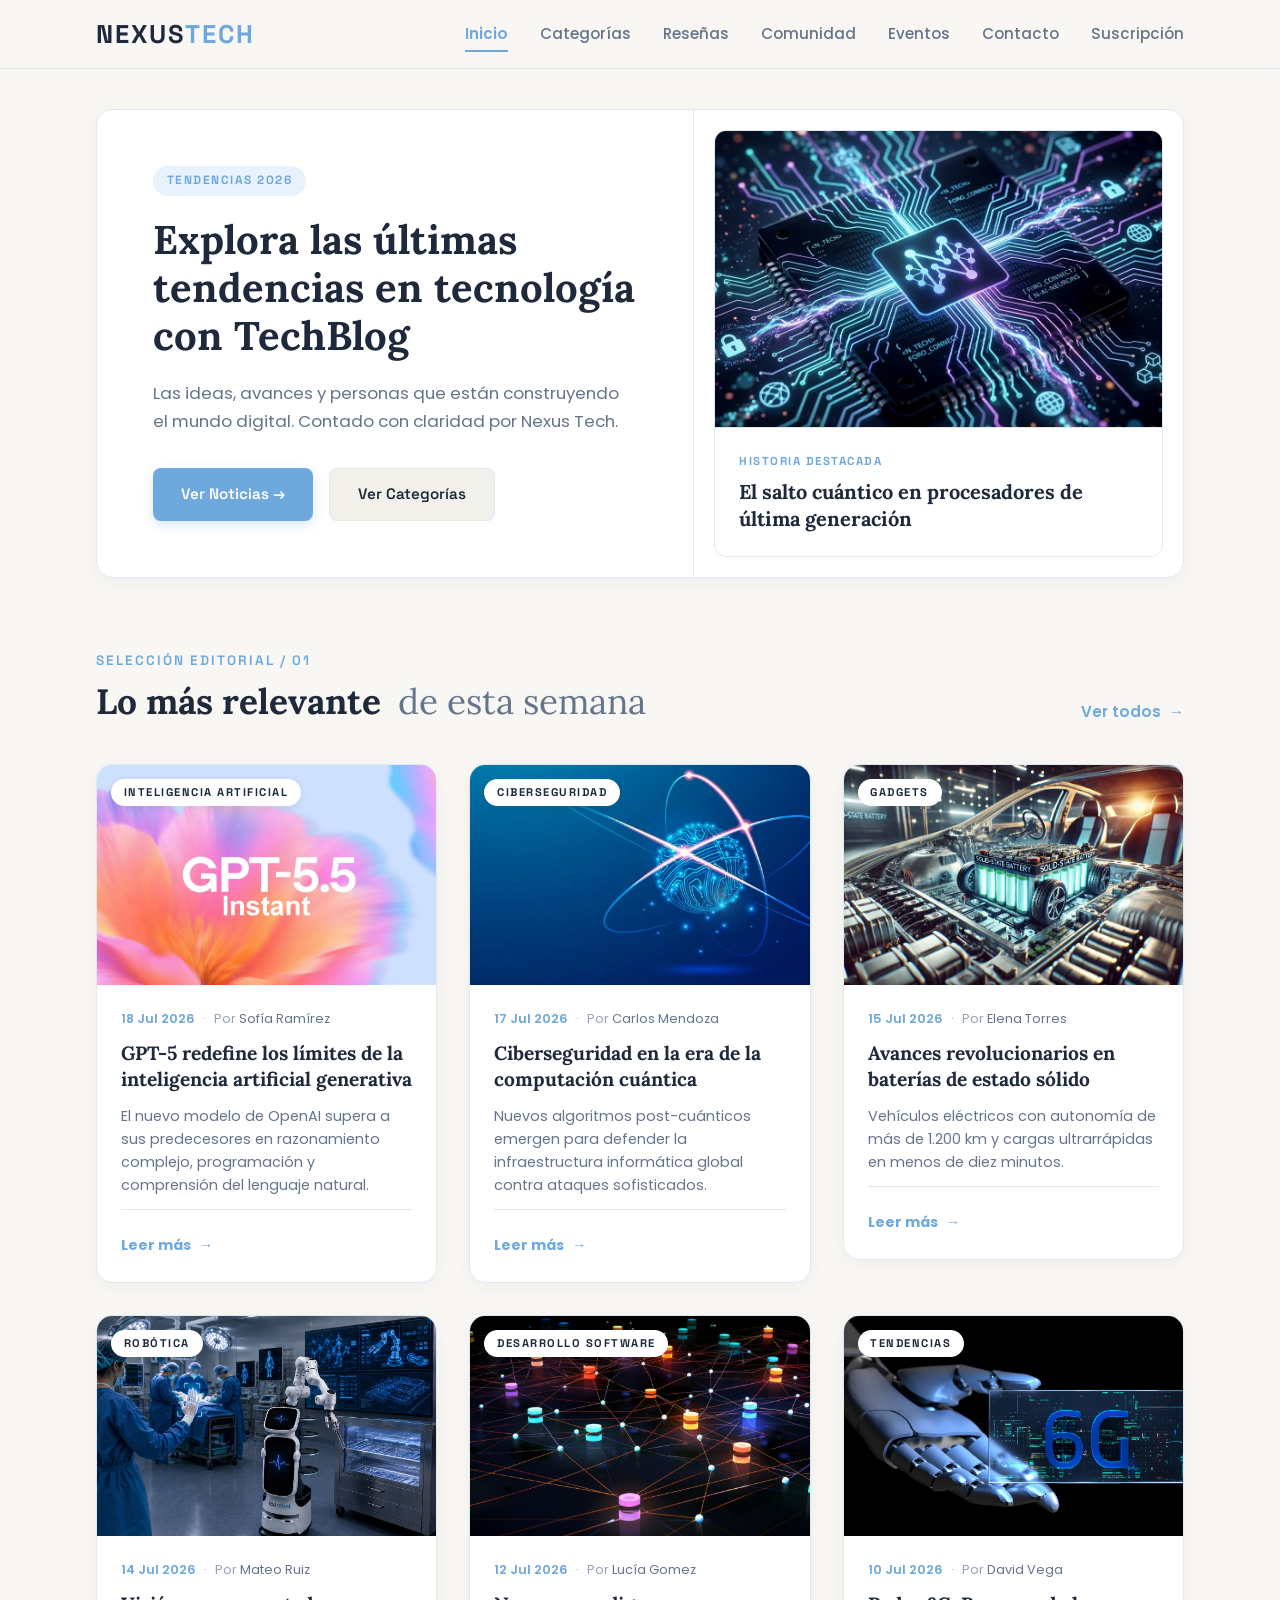
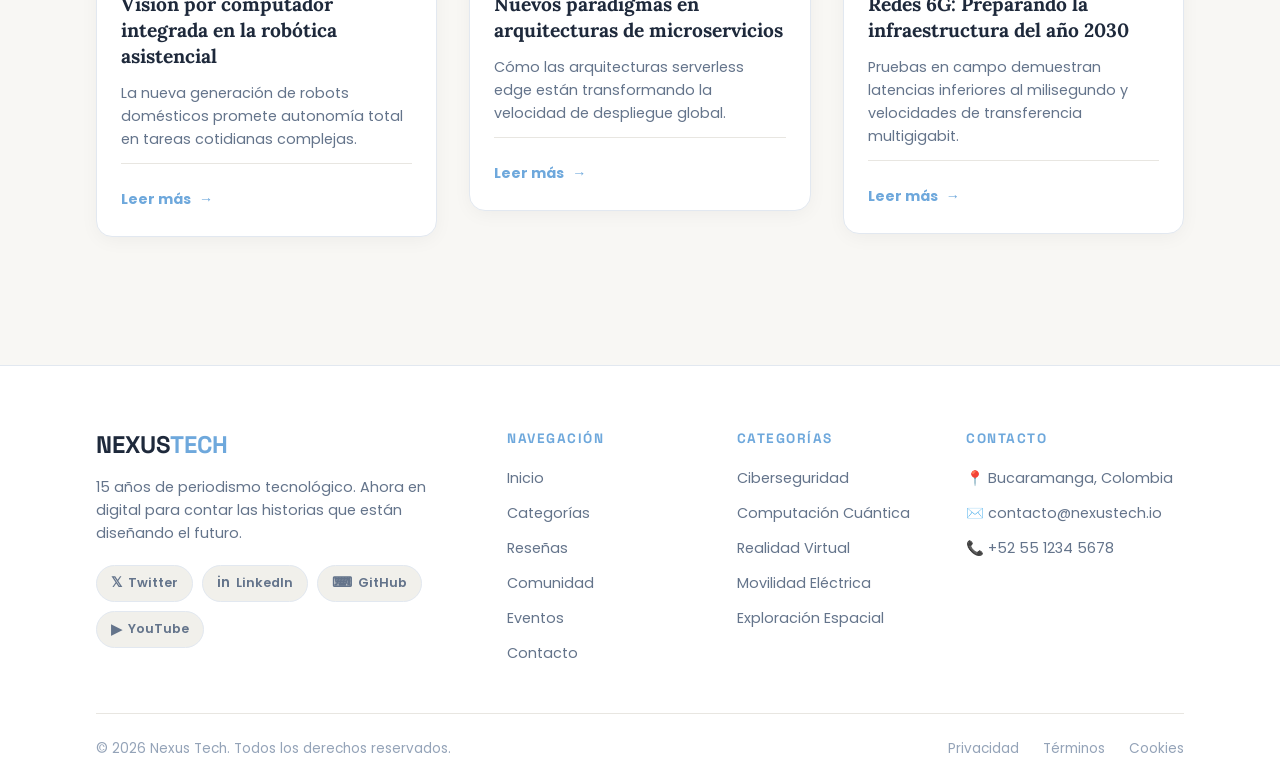
==== commit c1bd7b08: ":sparkles:feat(landing): Desarrollo de landing suscripcion" ====
--- a/index.html
+++ b/index.html
@@ -45,6 +45,9 @@
                     </li>
                     <li class="navbar__item">
                         <a href="pages/contacto.html" class="navbar__link">Contacto</a>
+                    </li>
+                    <li class="navbar__item">
+                        <a href="pages/landing.html" class="navbar__link">Suscripción</a>
                     </li>
                 </ul>
             </nav>
--- a/css/style.css
+++ b/css/style.css
@@ -22,6 +22,7 @@
 
 .logo__link {
     display: inline-block;
+    text-decoration: none;
 }
 
 .logo__title {
@@ -48,6 +49,8 @@
     color: var(--text-secondary);
     position: relative;
     padding: 0.5rem 0;
+    text-decoration: none;
+    transition: color var(--transition-fast);
 }
 
 .navbar__link::after {
@@ -72,31 +75,16 @@
     width: 100%;
 }
 
-/* Mobile Toggle Hamburger (CSS Only) */
+/* Mobile Toggle Hamburger (CSS-Only) */
 .main-header__checkbox {
     display: none;
 }
 
 .main-header__toggle {
     display: none;
-    flex-direction: column;
-    justify-content: space-between;
-    width: 28px;
-    height: 20px;
-    cursor: pointer;
-    z-index: 110;
-}
-
-.main-header__toggle span {
-    display: block;
-    height: 2px;
-    width: 100%;
-    background-color: var(--text-heading);
-    border-radius: 2px;
-    transition: transform 0.3s ease, opacity 0.3s ease;
-}
-
-/* GLOBAL SUBPAGE HEADERS (.header-titles) */
+}
+
+/* GLOBAL HEADERS (.header-titles)*/
 .header-titles {
     width: 85vw;
     max-width: 1280px;
@@ -164,7 +152,7 @@
     background: var(--border-color);
 }
 
-/* BANNER SECTION */
+/* BANER SECTION*/
 .hero-section {
     padding: 2.5rem 0 1.5rem;
 }
@@ -341,7 +329,7 @@
     font-family: var(--font-heading);
 }
 
-/* ARTICLES SECTION */
+/* ARTICLES SECTION*/
 .featured-section {
     padding: 3rem 0 5rem;
 }
@@ -391,6 +379,7 @@
     font-size: 0.95rem;
     font-weight: 600;
     color: var(--accent-primary);
+    text-decoration: none;
 }
 
 .section-header__link:hover .section-header__arrow {
@@ -588,7 +577,7 @@
 .main-footer {
     background-color: #ffffff;
     border-top: 1px solid var(--border-color);
-    margin-top: 5rem;
+    margin-top: 3rem;
 }
 
 .footer-grid {
@@ -680,6 +669,7 @@
     font-size: 0.9rem;
     color: var(--text-secondary);
     transition: all var(--transition-fast);
+    text-decoration: none;
 }
 
 .footer-grid__link:hover {
@@ -711,13 +701,14 @@
 
 .footer-bottom__link {
     color: var(--text-muted);
+    text-decoration: none;
 }
 
 .footer-bottom__link:hover {
     color: var(--accent-primary);
 }
 
-/* Responsive Media Queries */
+/* RESPONSIVE DESIGN (MEDIA QUERIES) & HAMBURGER MENU*/
 @media (max-width: 1024px) {
     .banner {
         flex-direction: column;
@@ -740,6 +731,110 @@
 
     .footer-grid {
         grid-template-columns: 1fr 1fr;
+    }
+}
+
+/* Mobile & Tablet Header Menu Toggle (< 768px) */
+@media (max-width: 768px) {
+    .main-header__container {
+        width: 90vw;
+        position: relative;
+    }
+
+    /* Mostrar botón de menú Hamburguesa */
+    .main-header__toggle {
+        display: flex;
+        flex-direction: column;
+        justify-content: space-between;
+        width: 30px;
+        height: 22px;
+        cursor: pointer;
+        z-index: 120;
+        padding: 2px 0;
+    }
+
+    .main-header__toggle span {
+        display: block;
+        height: 3px;
+        width: 100%;
+        background-color: var(--text-heading);
+        border-radius: 3px;
+        transition: transform 0.3s cubic-bezier(0.4, 0, 0.2, 1),
+            opacity 0.3s cubic-bezier(0.4, 0, 0.2, 1),
+            background-color 0.3s ease;
+    }
+
+    /* Transformación del ícono a una 'X' al activar la casilla */
+    .main-header__checkbox:checked~.main-header__toggle span:nth-child(1) {
+        transform: translateY(7px) rotate(45deg);
+        background-color: var(--accent-primary);
+    }
+
+    .main-header__checkbox:checked~.main-header__toggle span:nth-child(2) {
+        opacity: 0;
+        transform: translateX(-10px);
+    }
+
+    .main-header__checkbox:checked~.main-header__toggle span:nth-child(3) {
+        transform: translateY(-7px) rotate(-45deg);
+        background-color: var(--accent-primary);
+    }
+
+    /* Menú desplegable flotante estilo Card */
+    .navbar {
+        position: absolute;
+        top: calc(100% + 0.8rem);
+        left: 0;
+        right: 0;
+        width: 100%;
+        background: #ffffff;
+        border: 1px solid var(--border-color);
+        border-radius: var(--radius-lg);
+        box-shadow: 0 12px 32px rgba(30, 41, 59, 0.14);
+        padding: 1.25rem 1.5rem;
+        display: flex;
+        flex-direction: column;
+        opacity: 0;
+        visibility: hidden;
+        transform: translateY(-12px) scale(0.98);
+        transition: opacity 0.35s cubic-bezier(0.4, 0, 0.2, 1),
+            transform 0.35s cubic-bezier(0.4, 0, 0.2, 1),
+            visibility 0.35s;
+        z-index: 110;
+    }
+
+    /* Despliegue al estar activo */
+    .main-header__checkbox:checked~.navbar {
+        opacity: 1;
+        visibility: visible;
+        transform: translateY(0) scale(1);
+    }
+
+    .navbar__list {
+        flex-direction: column;
+        align-items: stretch;
+        gap: 0.5rem;
+    }
+
+    .navbar__link {
+        display: block;
+        padding: 0.75rem 1rem;
+        font-size: 1rem;
+        font-weight: 600;
+        color: var(--text-heading);
+        border-radius: var(--radius-md);
+        transition: all 0.25s ease;
+    }
+
+    .navbar__link::after {
+        display: none;
+    }
+
+    .navbar__link:hover,
+    .navbar__link--active {
+        background-color: var(--accent-soft-blue);
+        color: var(--accent-primary);
+        padding-left: 1.25rem;
     }
 }
 
